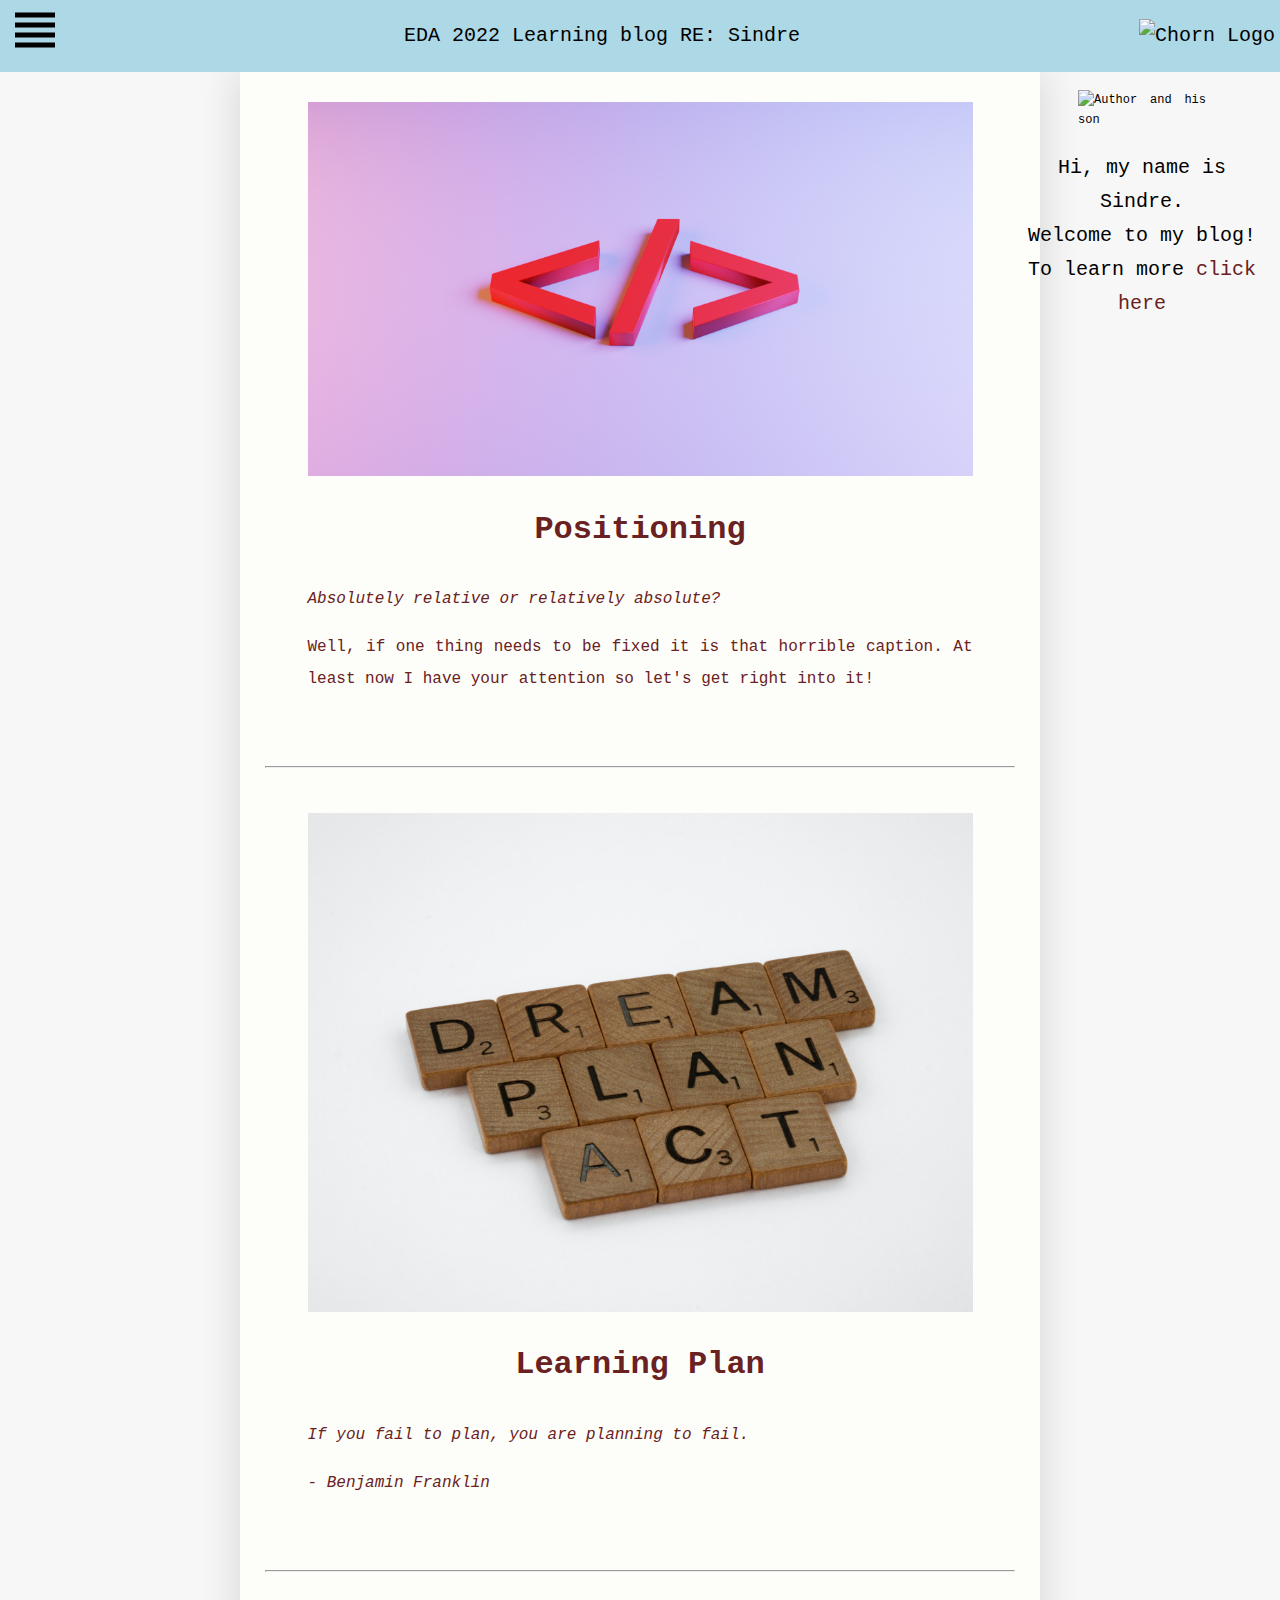
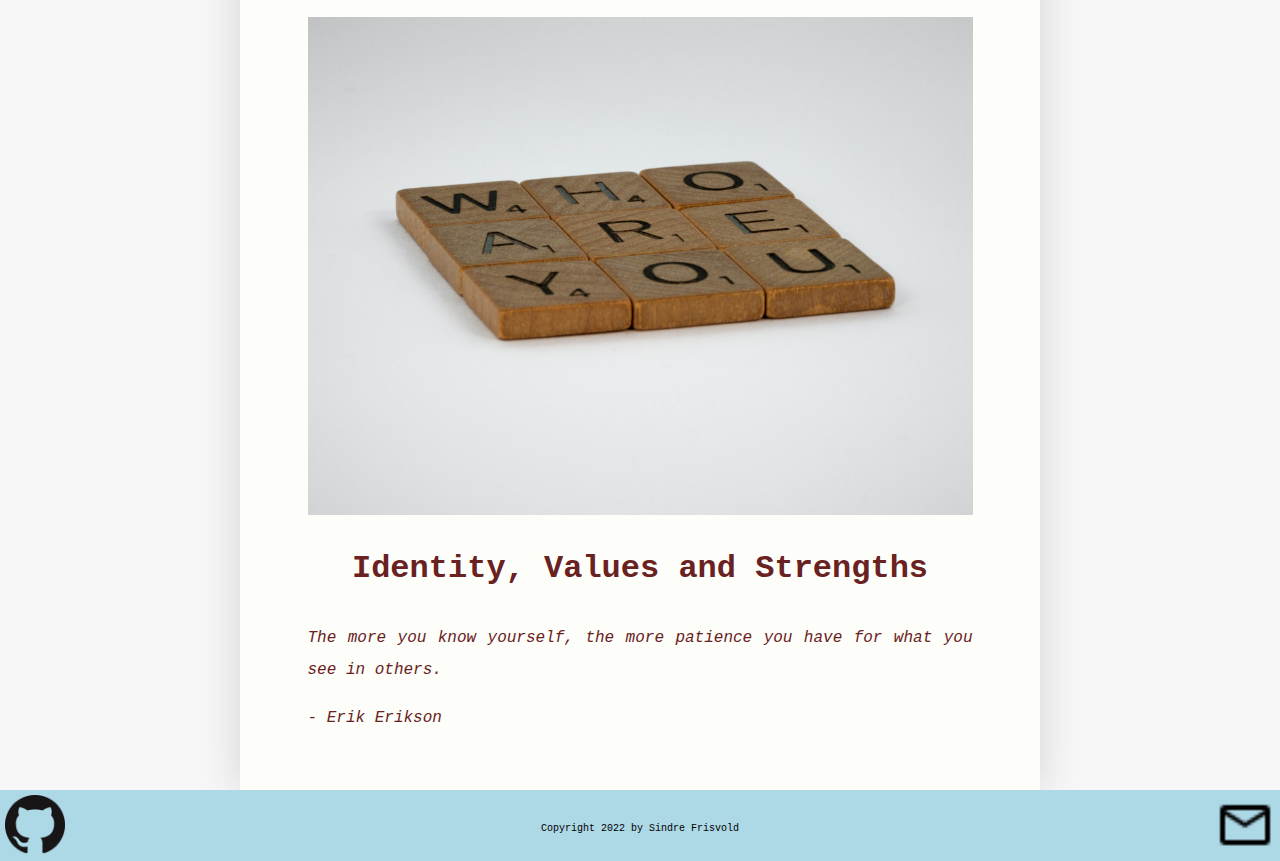
==== index.html @ 8740d1af "add styling and index link" ====
<!DOCTYPE html>
<html lang="en">
<head>
  <meta charset="UTF-8">
  <meta http-equiv="X-UA-Compatible" content="IE=edge">
   <meta name="viewport" content="width=device-width, initial-scale=1.0">
  <link href="./styles/main.css" rel="stylesheet">
  <title>Heia Bloggen</title>
</head>
<body>
  <!-- <div class="right-banner"></div>
  <div class="left-banner"></div> -->
  <header>
    <div><img id="menu-btn" class="icon" src="./img/view_headline_black_24dp.svg" alt="menu button"></div>
    <div><p>EDA 2022 Learning blog RE: Sindre</p></div>
    <div><img class="icon" src="https://i.ibb.co/C9FyFts/Chorn-Logo1200.png" alt="Chorn Logo"></div>
  </header>
  <nav class="navigation-bar">
    <div class="nav-link">hi</div>
    <div class="nav-link">hi</div>
    <div class="nav-link">hi</div>
    <div class="nav-link">hi</div>
    <div class="nav-link">hi</div>
    <div class="nav-link">hi</div>
    <div class="nav-link">hi</div>
  </nav>
  <aside id="bio">
    <img class="bio-img" src="https://i.ibb.co/bFMRWfj/20220205-160819.jpg" alt="Author and his son">
    <p class="intro">Hi, my name is Sindre.<br>Welcome to my blog! To learn more <a href="#">click here</a></p>
  </aside>
  <main>
    <section id="article-container">
    <article class="article-tile">
      <a href="./positioning.html">
        <div class="img-container">
        <img class="article-img" src="./img/jackson-so-_t-l5FFH8VA-unsplash.jpg" alt="placeholder image for article">
      </div>
      <div class="text-container">
        <h1>Positioning </h1>
        <p class="caption">Absolutely relative or relatively absolute?</p>
        <p>Well, if one thing needs to be fixed it is that horrible caption. At least now I have your attention so let's get right into it!</p>

    </div>
  </a>
    </article>
    <br>
    <hr>
    <br>
    <article class="article-tile">
      <a href="./learning-plan.html">
        <div class="img-container">
        <img class="article-img" src="./img/brett-jordan-q8ZgKZutttE-unsplash.jpg" alt="placeholder image for article">
      </div>
      <div class="text-container">
        <h1>Learning Plan</h1>
        <p class="caption">If you fail to plan, you are planning to fail.</p>
        <p>- <em>Benjamin Franklin</em></p>
    </div>
  </a>
    </article>
    <br>
    <hr>
    <br>
    <article class="article-tile">
      <a href=".//identity-values.html">
        <div class="img-container">
          <img class="article-img" src="./img/brett-jordan-lYW2El-YSCs-unsplash.jpg" alt="wooden tiles, WHO ARE YOU">
        </div>
        <div class="text-container">
          <h1>Identity, Values and Strengths</h1>
          <p class="caption">The more you know yourself, the more patience you have for what you see in others.</p>
          <p>- <em>Erik Erikson</em></p>
        </div>
  </a>
    </article>
  </section>
  </main>
  <footer>
      <div><a href="https://github.com/sindre-frisvold-git"><img class="icon" src="./img/GitHub-Mark-64px.png"></a></div>
      <div>Copyright 2022 by Sindre Frisvold</div>
      <div><a href="mailto:sinfr91@gmail.com"><img class="icon" src="./img/outline_mail_outline_black_24dp.png"></a></div>
  </footer>
</body>
</html>
---- styles/main.css ----
@font-face {
    font-family: ShareTechMono;
    src: url(../font/ShareTechMono-Regular.ttf);
}
html, body {
    margin: 0;
    height: 100%;
    display: flex;
    flex-direction: column;
    font-family: 'Courier New', Courier, monospace;
    text-align: justify;
    font-size: 18px;
    line-height: 1.7;
    font-weight: 100;
    background-color: rgb(247, 247, 247);
}
header {
    width: 100%;
    display: flex;
    justify-content: space-between;
    align-items: center;
    background-color: lightblue;
    padding: 0px 5px 0px 5px;
    box-sizing: border-box;
    z-index: 1;
    font-size: 12px;
    height: 8vh;

}
a {
    text-decoration: none;
    color: rgb(105, 33, 33);
}
main {
    padding: 20px;
    background-color: rgb(253, 253, 250);
}
footer {
    display: flex;
    justify-content: space-between;
    align-items: center;
    padding: 5px 5px 0px 5px;
    box-sizing: border-box;
    font-size: 10px;
    background-color: lightblue;
    width: 100%;
    height: 8vh;

}
article h1 {
    text-align: center;
}
#nav-menu {
    position:relative;
    top: 10vh;
}
#bio {
    display: flex;
    margin: auto;
    margin-bottom: 30px;
    font-size: 12px;
    flex-direction: column;
}
.container {
    width: 100%;
    display: flex;
}
.icon {
    width: 30px;
    height: 30px;
}
.code {
    position: relative;
    background-color: rgb(236, 236, 236);
    padding: 5px;
    left: 30px;
    font-size: 10px;
    width: 70%;
    font-style: italic;
}
.caption {
    font-style: italic;

}
.navigation-bar {
    position: fixed;
    background-color: lightblue;
    height: 100vh;
    width: 40vw;
    top: 0;
    padding-top: 10vh;
    transform: translate3d(-40vw, 0, 0);
    transition-duration: .3s;
}
.nav-link {
    height: 5vh;
    padding-left: 20px;
}
.navigation-bar.visible {
    transform: translate3d(0, 0, 0);
}
.intro {
    text-align: center;

}
.bio-img {
    width: 80px;
    margin: auto;
}
.article-container {
    width: 100%;
    display: flex;
    justify-content: center;
    align-items: center;
    flex-direction: column;
}
.article-tile {
    width: 90%;
    box-sizing: border-box;
    display: flex;
    flex-direction: column;
    margin: auto auto 10px auto;
    padding: 5px;
    transition-duration: .1s;

}
.article-tile:hover {
    transform: scale(1.01);
}
.article-img {
    max-width: 100%;
    margin: auto;
}
.placeholder-img {
    max-height: 150px;
}
.img-container {
    display: flex;
    box-sizing: border-box;
    width: 100%;
    margin: auto;

}
@media only screen and (min-width: 768px) {
    header {
        font-size: 20px;
    }
    .icon {
        width: 60px;
        height: 60px;
    }
    main {
        max-width: 50%;
        min-width: 800px;
        margin: auto;
        font-size: 16px;
        line-height: 2;
        box-shadow: 0px 0px 40px lightgray;
        padding: 25px;
        box-sizing: border-box;
    }
    #bio {
        flex-direction: column;
        position: absolute;
        right: 0;
        padding-right: 10px;
        top: 10vh;
        width: 20%;
        height: auto;
    
    }
    .bio-img {
        width: 50%;
        margin: auto;
    }
    .intro {
        font-size: 20px;
    }
    .navigation-bar {
        transform: translate3d(0,-50vh,0);
        width: 20vw;
        height: auto;
        background-color: lightblue;
        top: 0vh;
        border-bottom-right-radius: 20px;
        padding-bottom: 5vh;

    }
    .code {
        font-size: 14px;
    }
    .right-banner, .left-banner {
        display: inline;
        position: fixed;
        background-color: lightblue;
        height: 100vh;
        width: 25%;
    }
    .right-banner {
        right: 0;
    }

}
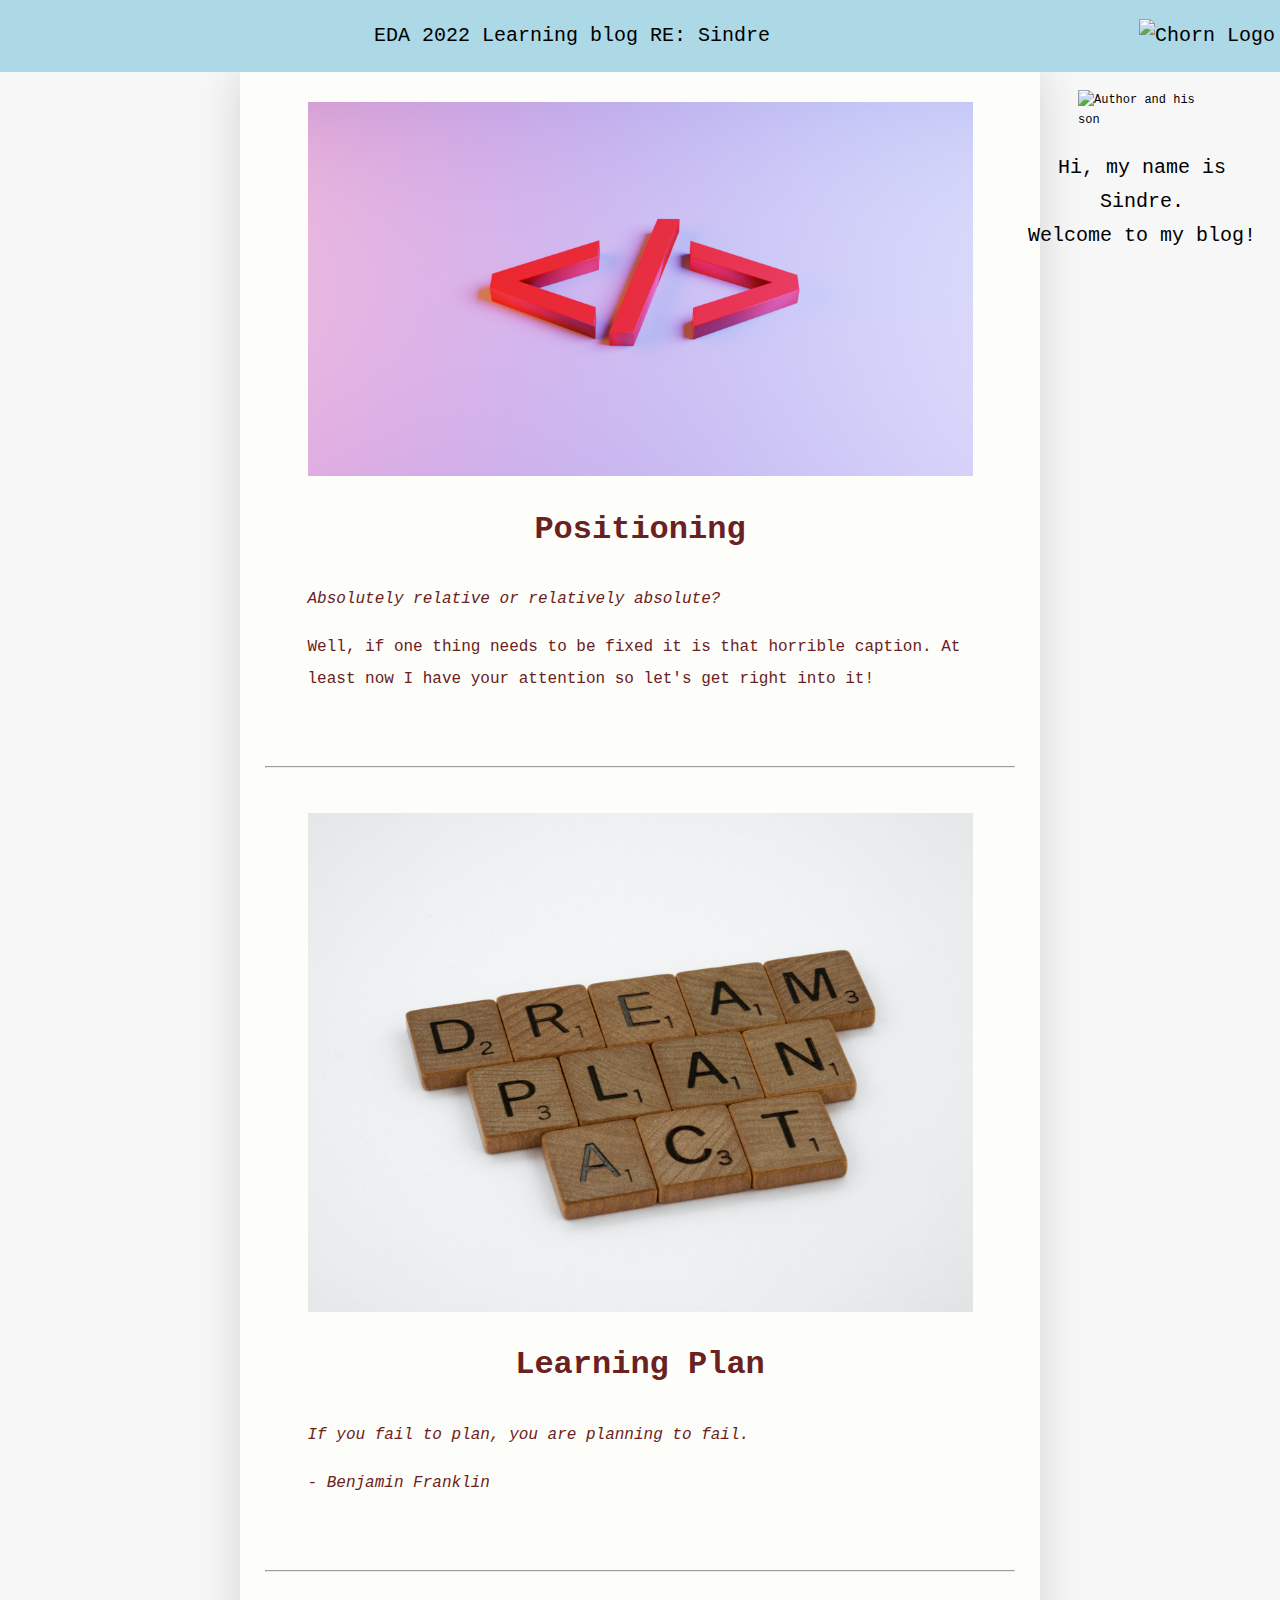
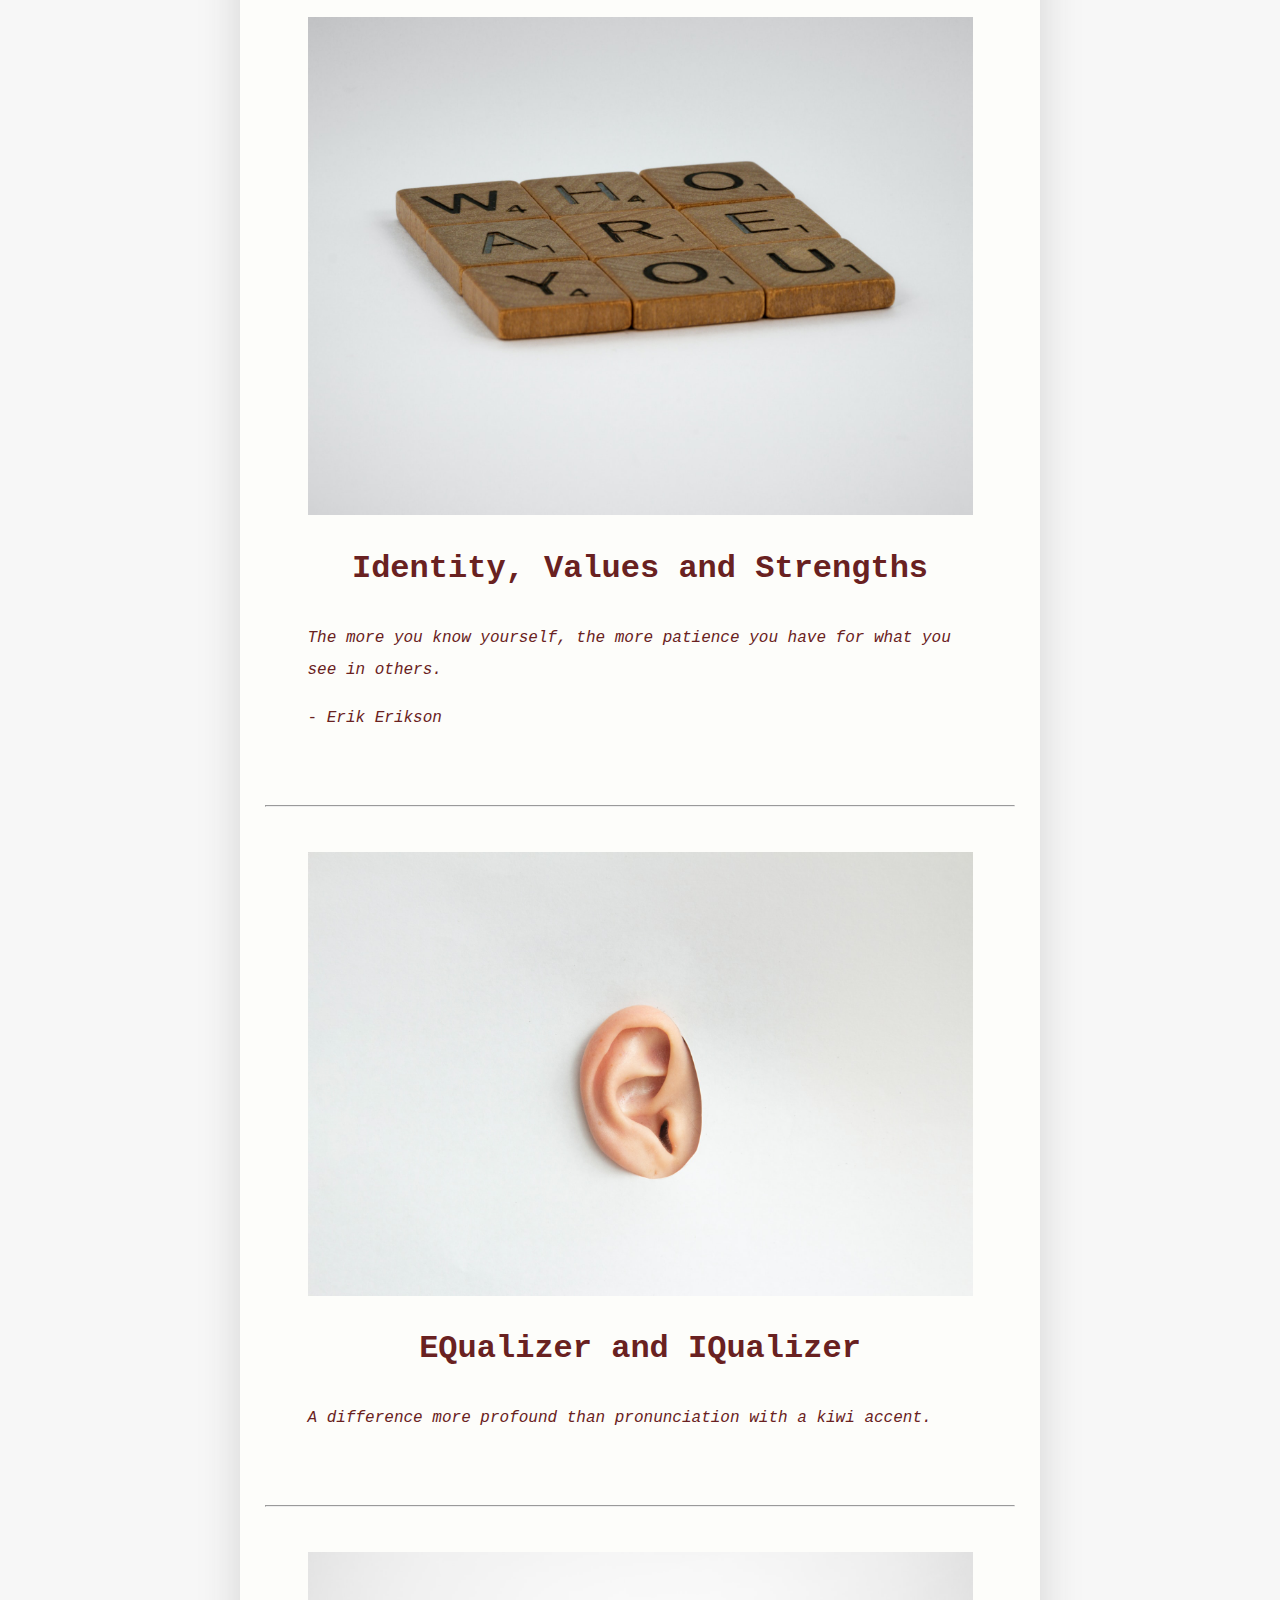
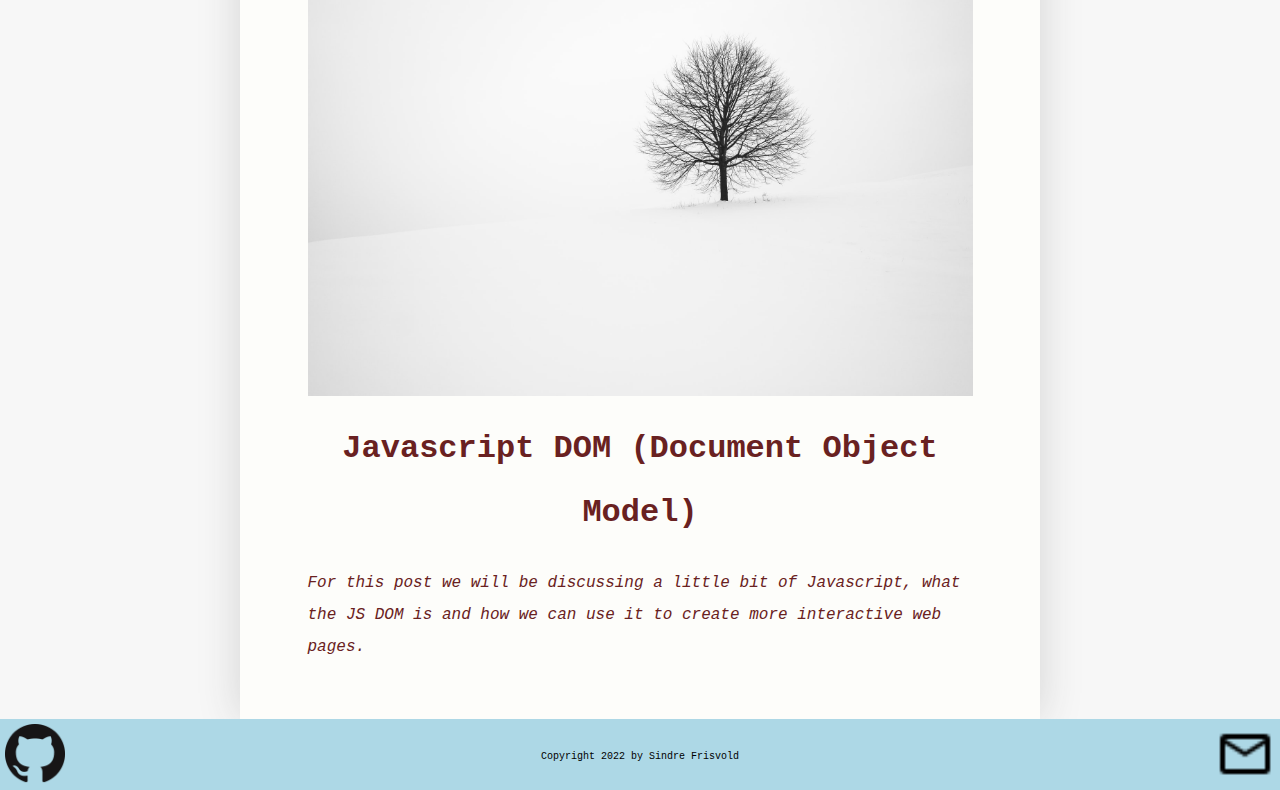
==== commit 4ee9aaf4: "add index link" ====
--- a/index.html
+++ b/index.html
@@ -26,7 +26,7 @@
   </nav>
   <aside id="bio">
     <img class="bio-img" src="https://i.ibb.co/bFMRWfj/20220205-160819.jpg" alt="Author and his son">
-    <p class="intro">Hi, my name is Sindre.<br>Welcome to my blog! To learn more <a href="#">click here</a></p>
+    <p class="intro">Hi, my name is Sindre.<br>Welcome to my blog!
   </aside>
   <main>
     <section id="article-container">
@@ -71,7 +71,35 @@
           <p class="caption">The more you know yourself, the more patience you have for what you see in others.</p>
           <p>- <em>Erik Erikson</em></p>
         </div>
-  </a>
+      </a>  
+    </article>
+    <br>
+    <hr>
+    <br>
+    <article class="article-tile">
+      <a href=".//iq-and-eq.html">
+        <div class="img-container">
+          <img class="article-img" src="./img/franco-antonio-giovanella-PVDWaEhSIAg-unsplash.jpg" alt="an ear, listening">
+        </div>
+        <div class="text-container">
+          <h1>EQualizer and IQualizer</h1>
+          <p class="caption">A difference more profound than pronunciation with a kiwi accent.</p>
+        </div>
+      </a>  
+    </article>
+    <br>
+    <hr>
+    <br>
+    <article class="article-tile">
+      <a href=".//javascript-DOM.html">
+        <div class="img-container">
+          <img class="article-img" src="./img/fabrice-villard-Du41jIaI5Ww-unsplash.jpg" alt="black tree on white background">
+        </div>
+        <div class="text-container">
+          <h1>Javascript DOM (Document Object Model)</h1>
+          <p class="caption">For this post we will be discussing a little bit of Javascript, what the JS DOM is and how we can use it to create more interactive web pages.</p>
+        </div>
+      </a>  
     </article>
   </section>
   </main>
--- a/styles/main.css
+++ b/styles/main.css
@@ -9,7 +9,7 @@
     display: flex;
     flex-direction: column;
     font-family: 'Courier New', Courier, monospace;
-    text-align: justify;
+    text-align: left;
     font-size: 18px;
     line-height: 1.7;
     font-weight: 100;
@@ -27,6 +27,9 @@
     font-size: 12px;
     height: 8vh;
 
+}
+#menu-btn {
+    display: none;
 }
 a {
     text-decoration: none;
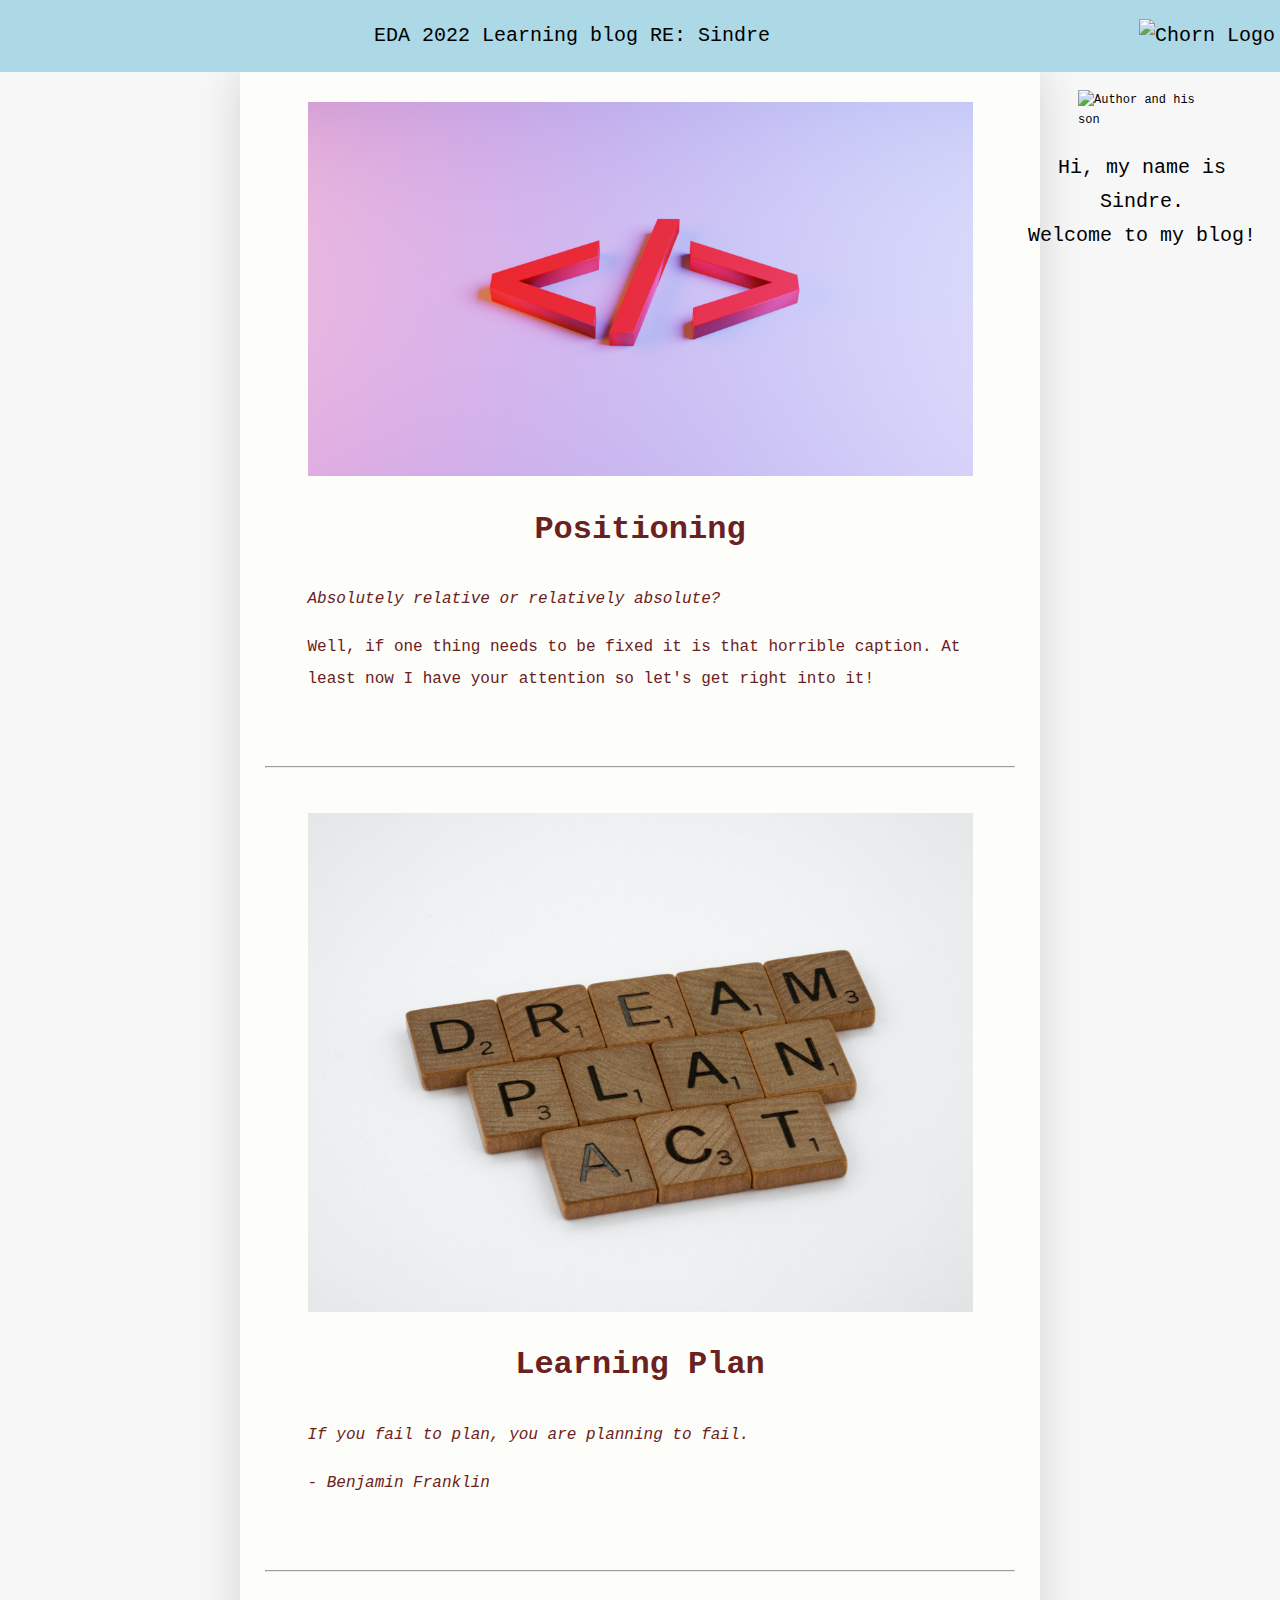
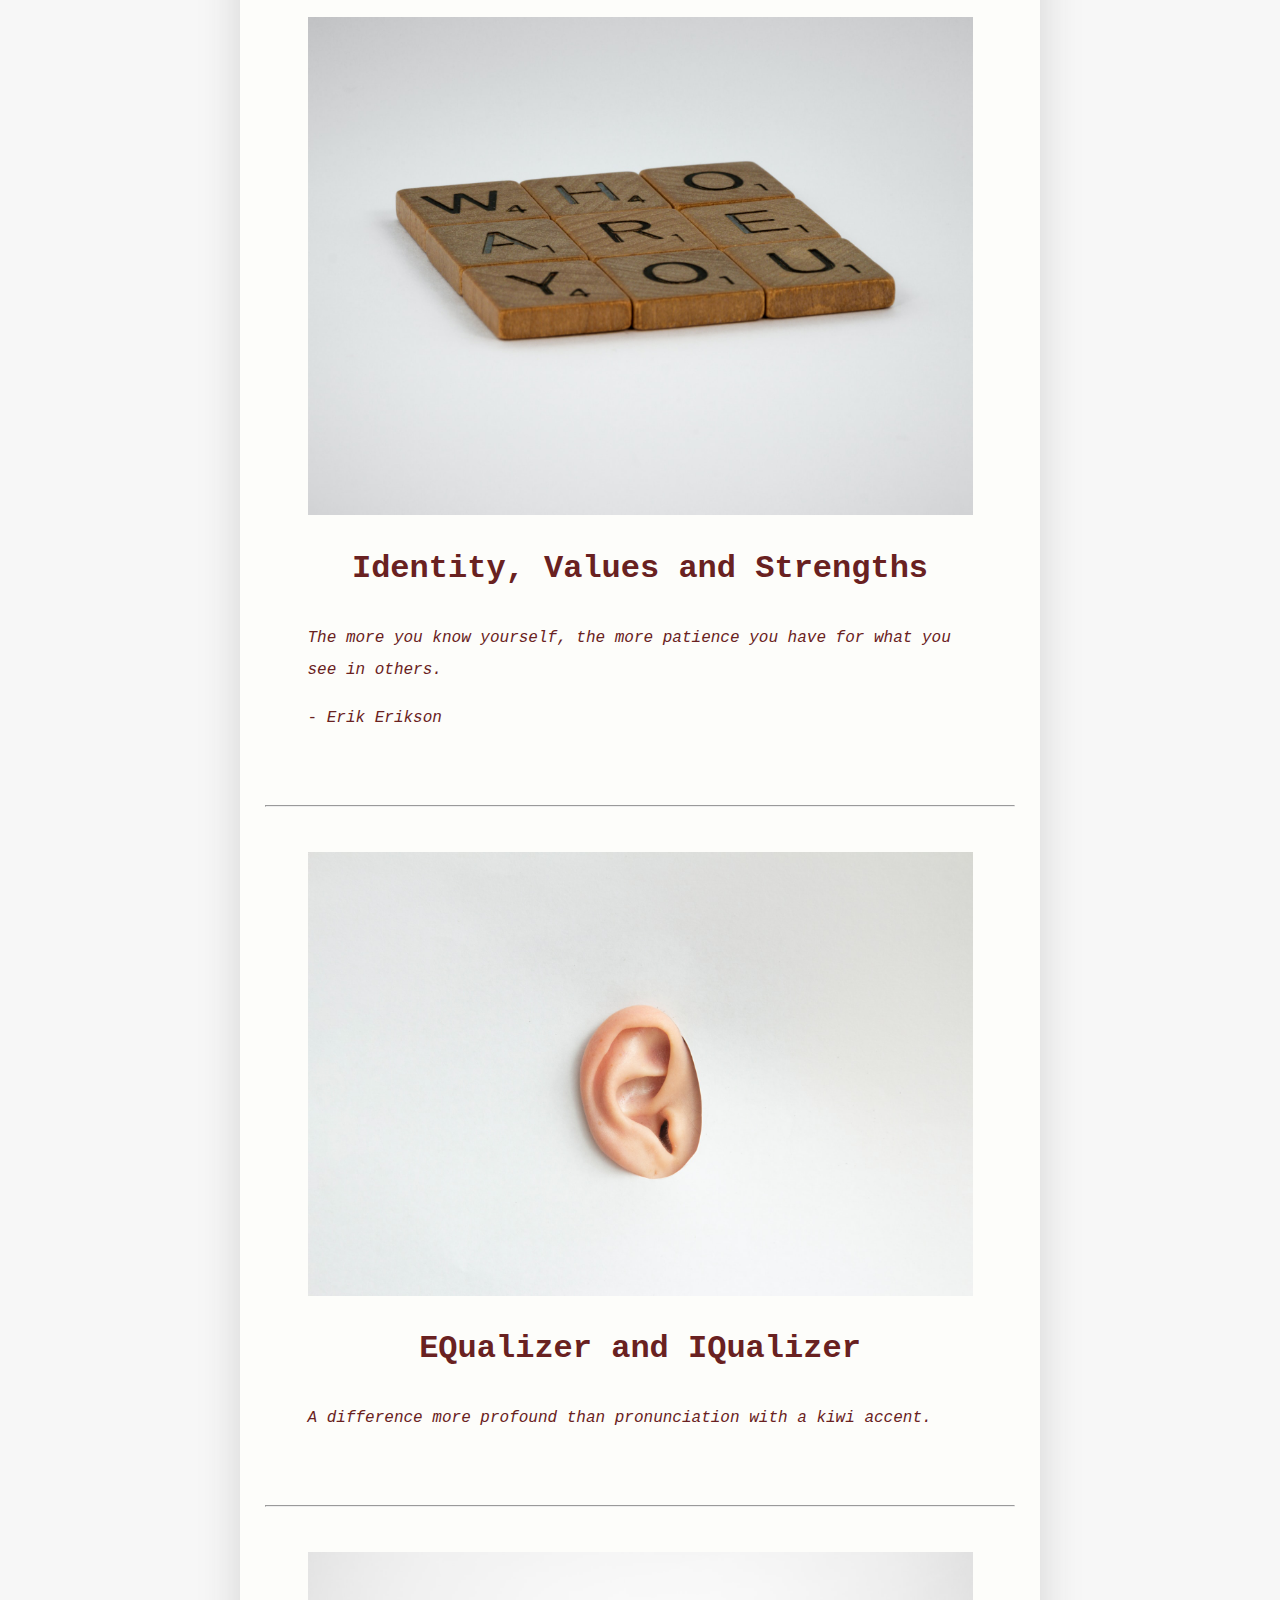
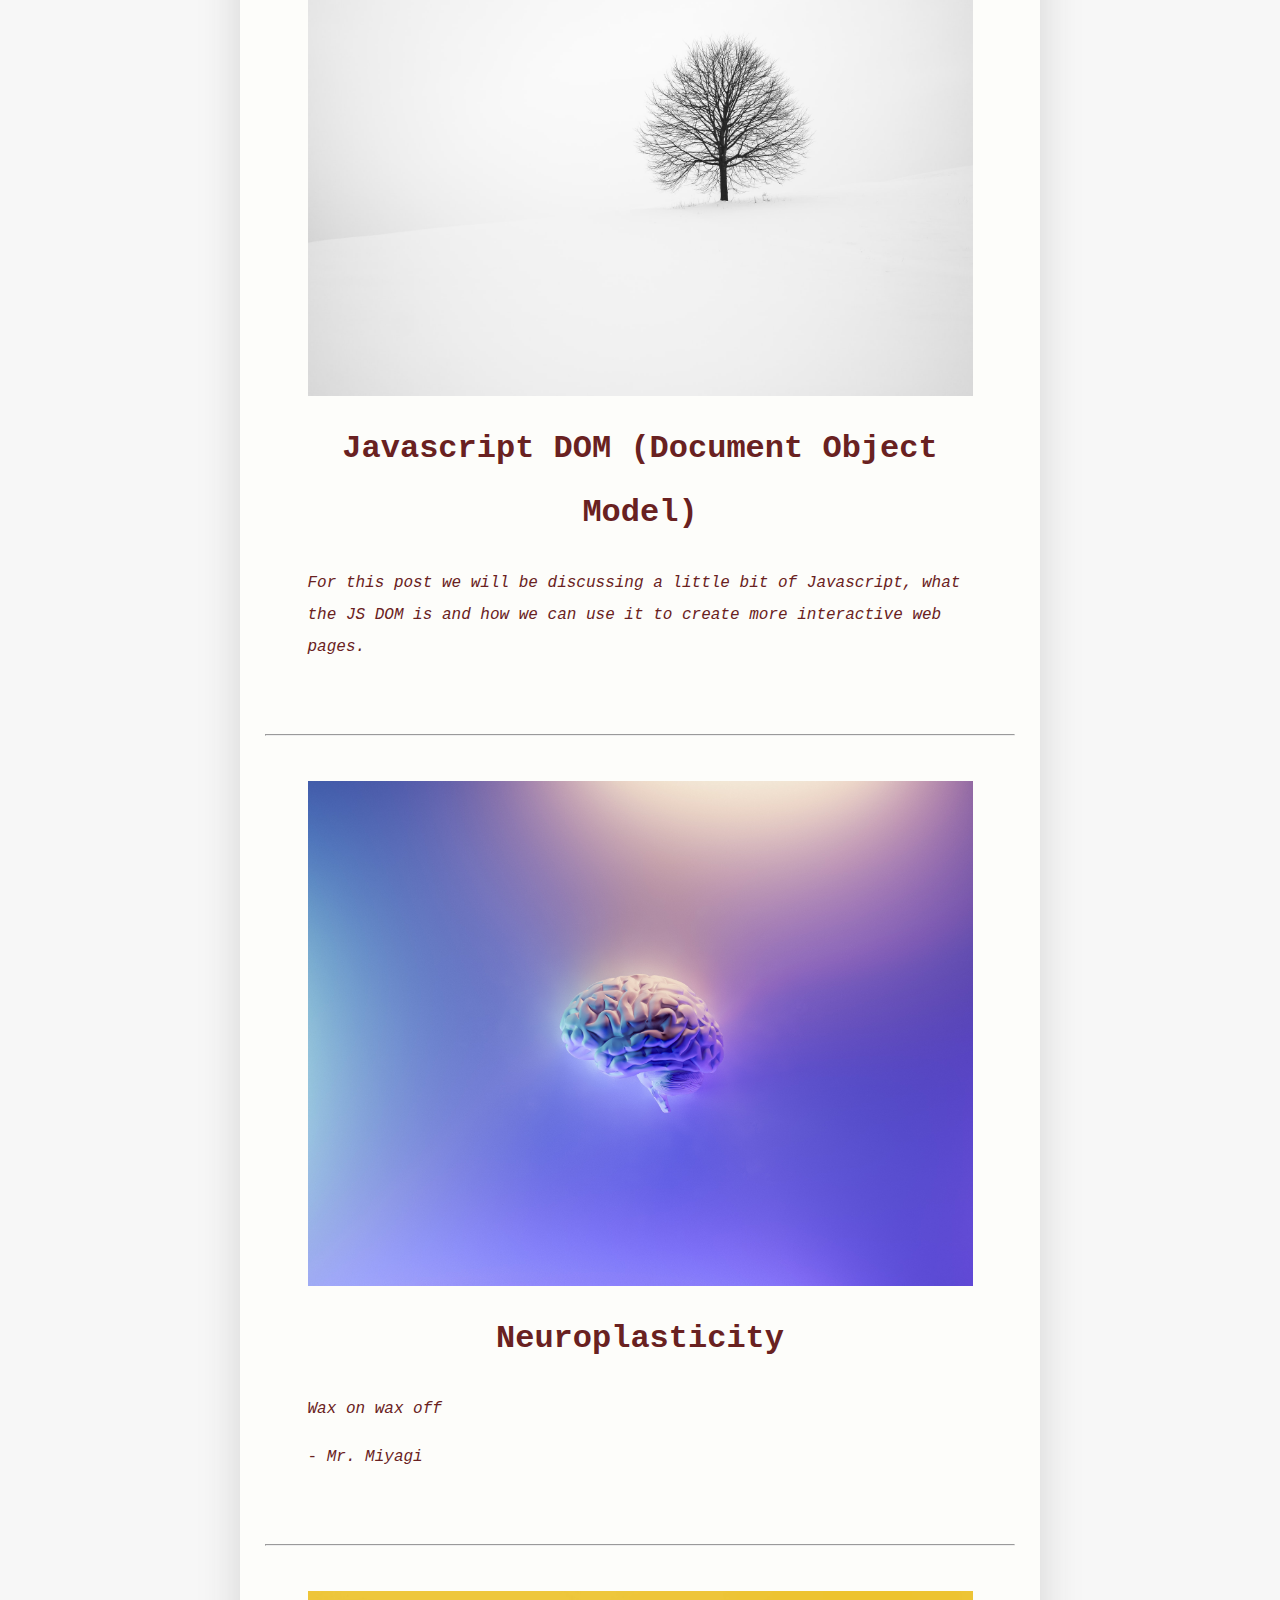
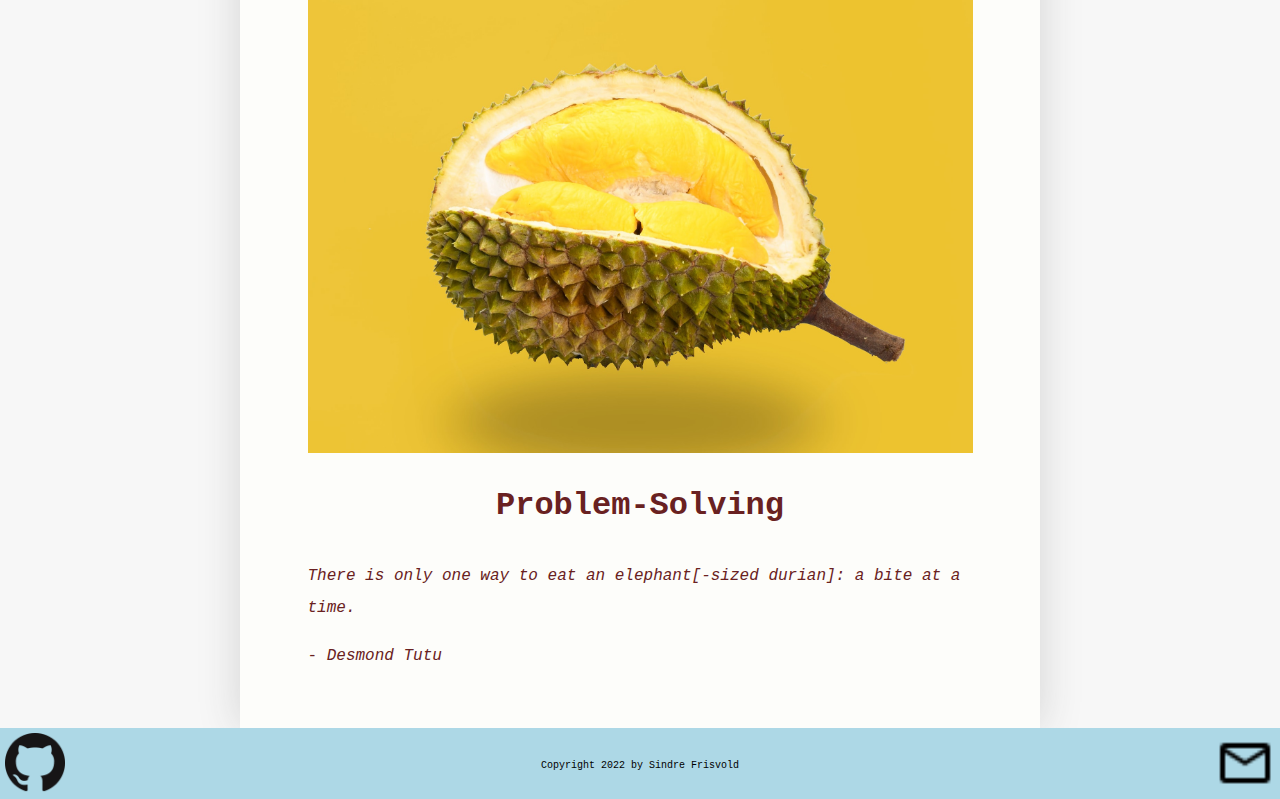
==== commit 53cd01e4: "update index" ====
--- a/index.html
+++ b/index.html
@@ -101,6 +101,36 @@
         </div>
       </a>  
     </article>
+    <br>
+    <hr>
+    <br>
+    <article class="article-tile">
+      <a href=".//neuroplasticity.html">
+        <div class="img-container">
+          <img class="article-img" src="./img/milad-fakurian-58Z17lnVS4U-unsplash.jpg" alt="black tree on white background">
+        </div>
+        <div class="text-container">
+          <h1>Neuroplasticity</h1>
+          <p class="caption">Wax on wax off</p>
+          <p>- <em>Mr. Miyagi</em></p>
+        </div>
+      </a>  
+    </article>
+    <br>
+    <hr>
+    <br>
+    <article class="article-tile">
+      <a href=".//javascript-DOM.html">
+        <div class="img-container">
+          <img class="article-img" src="./img/pesce-huang-T2NJ74BKKIA-unsplash.jpg" alt="black tree on white background">
+        </div>
+        <div class="text-container">
+          <h1>Problem-Solving</h1>
+          <p class="caption">There is only one way to eat an elephant[-sized durian]: a bite at a time.</p>
+          <p>- <em>Desmond Tutu</em></p>
+        </div>
+      </a>  
+    </article>
   </section>
   </main>
   <footer>
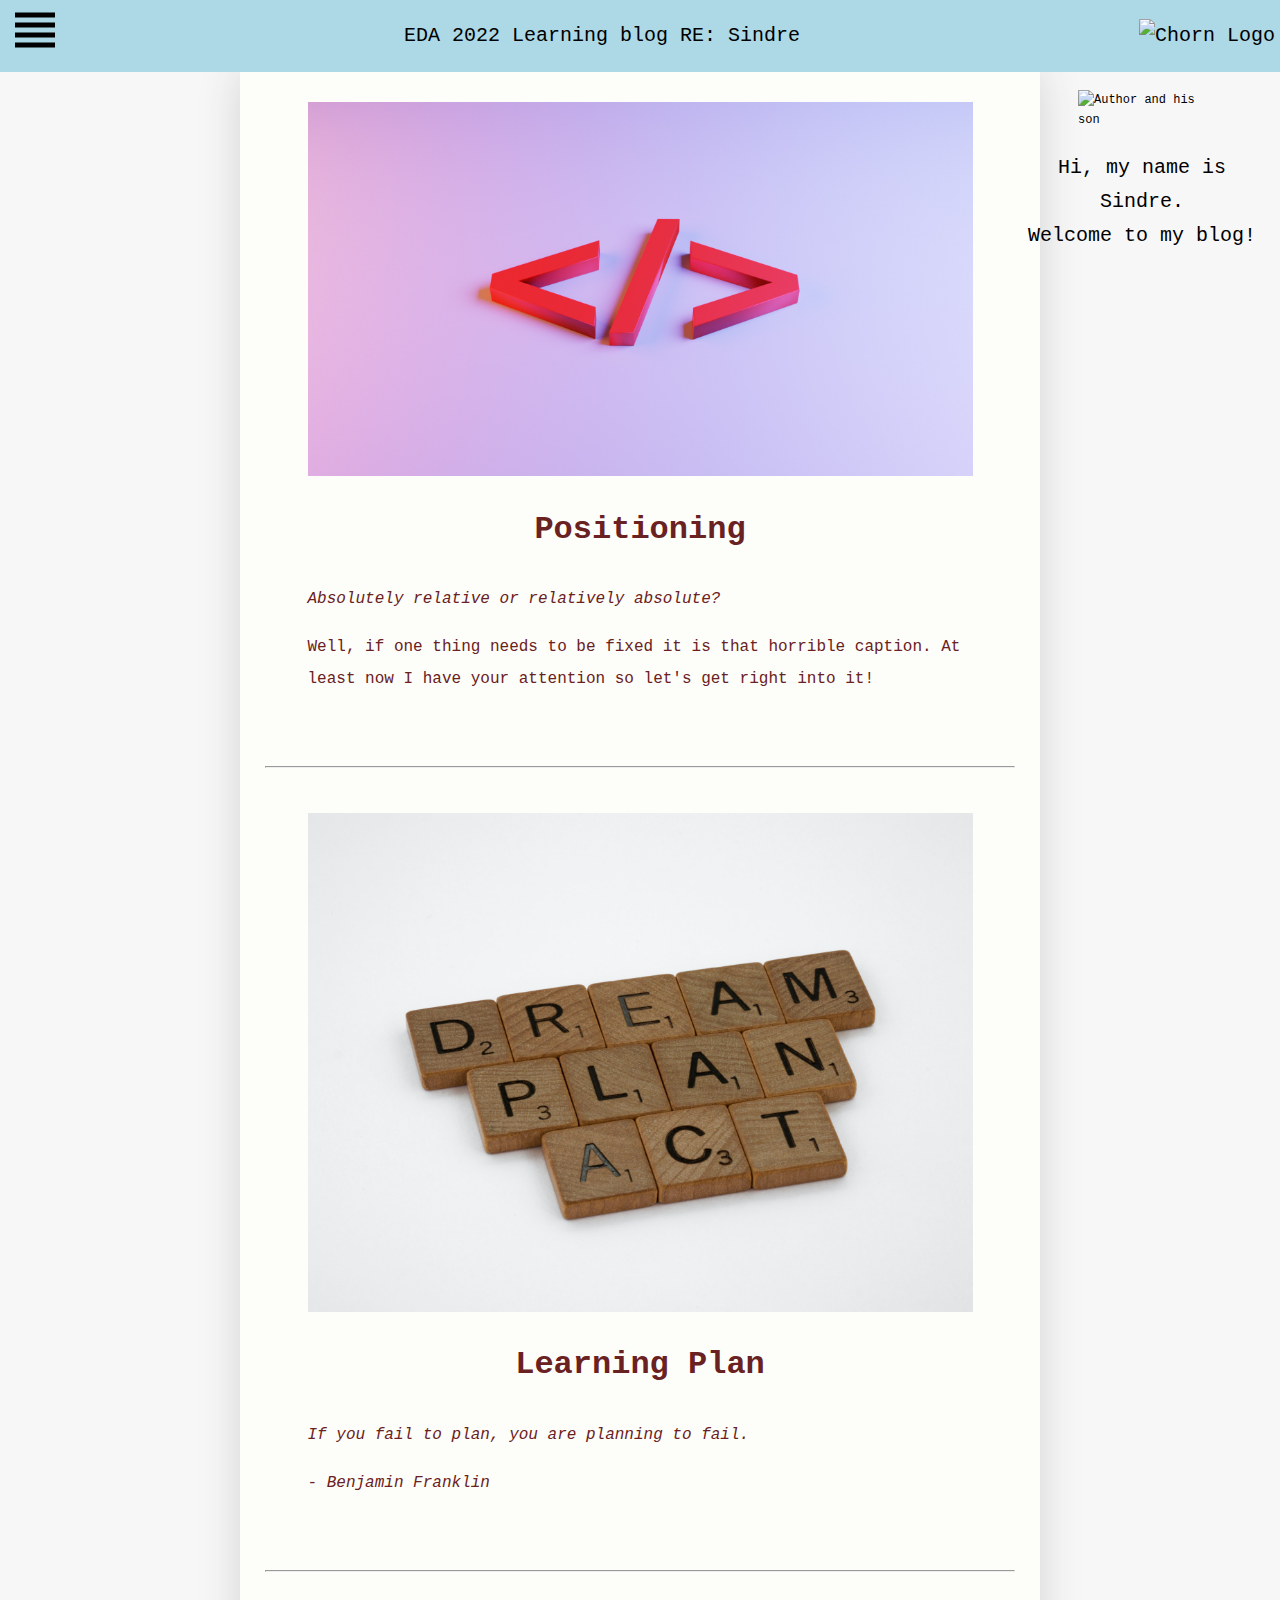
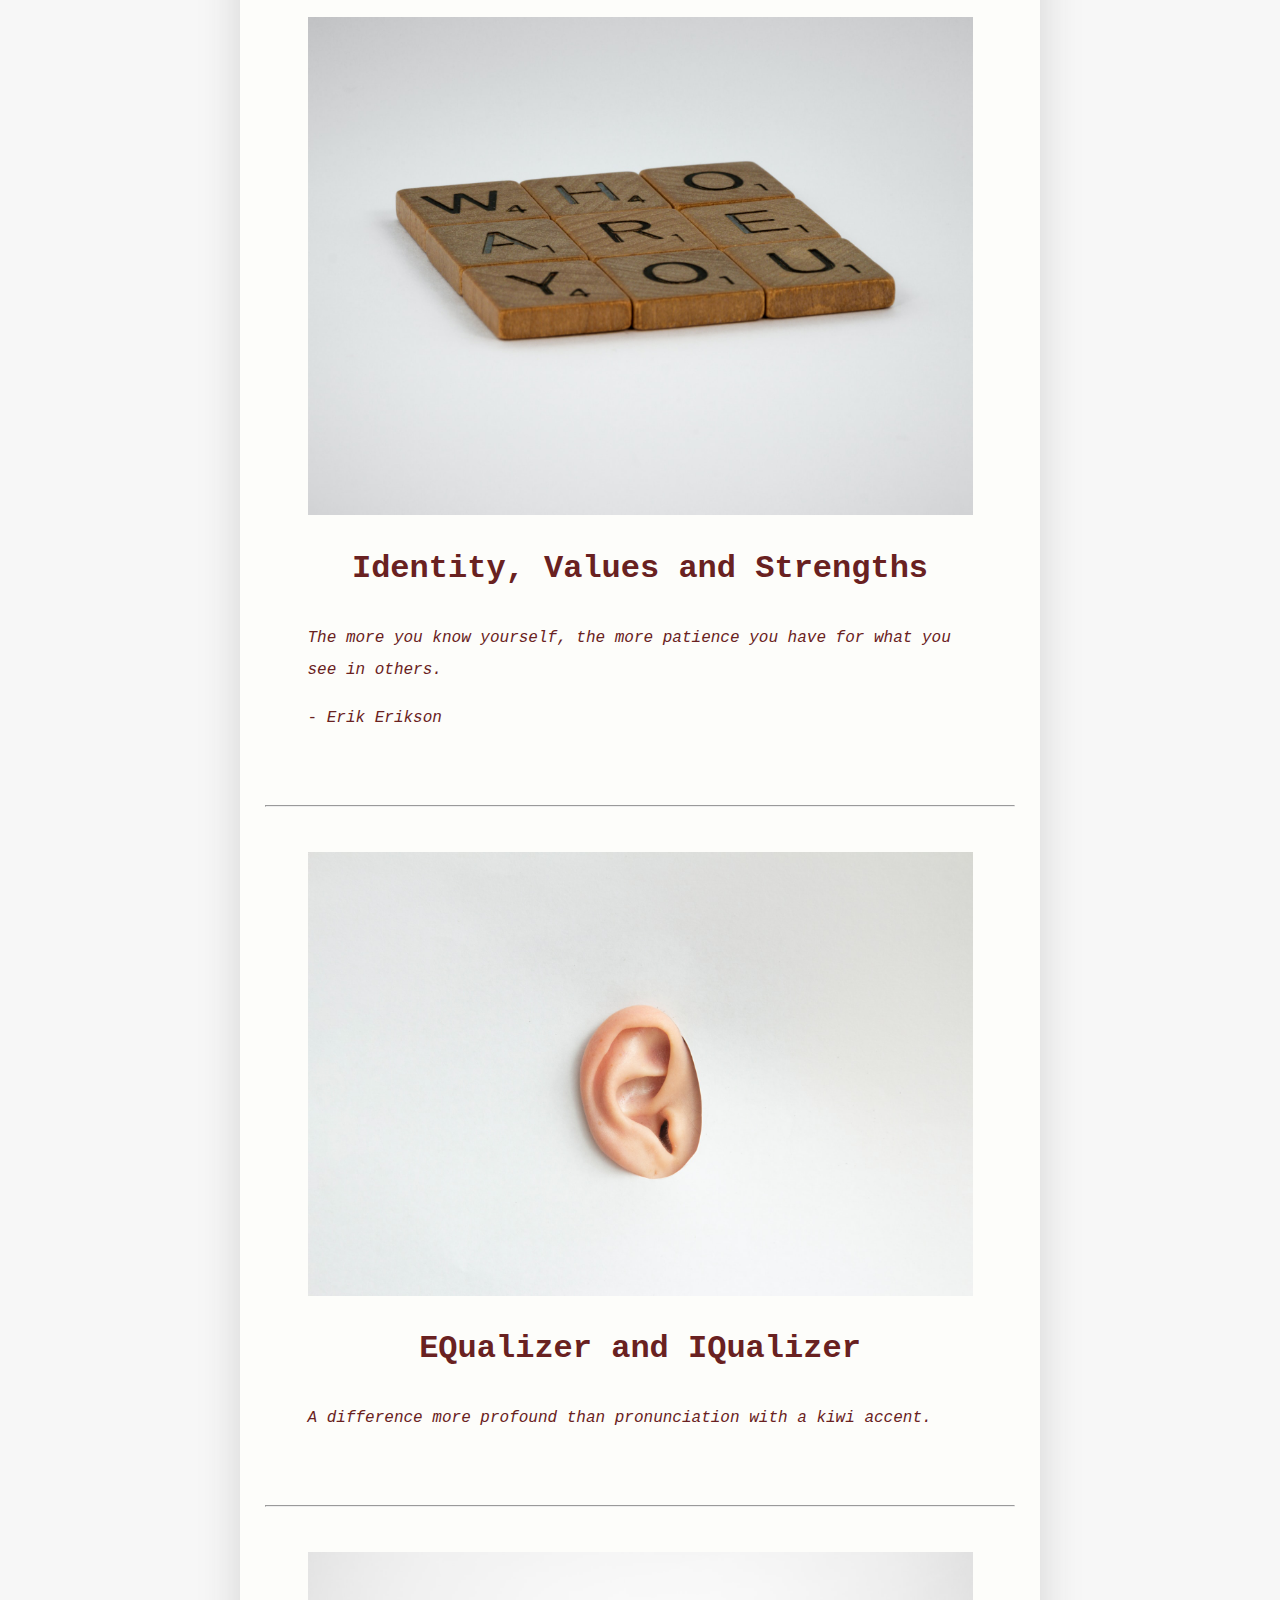
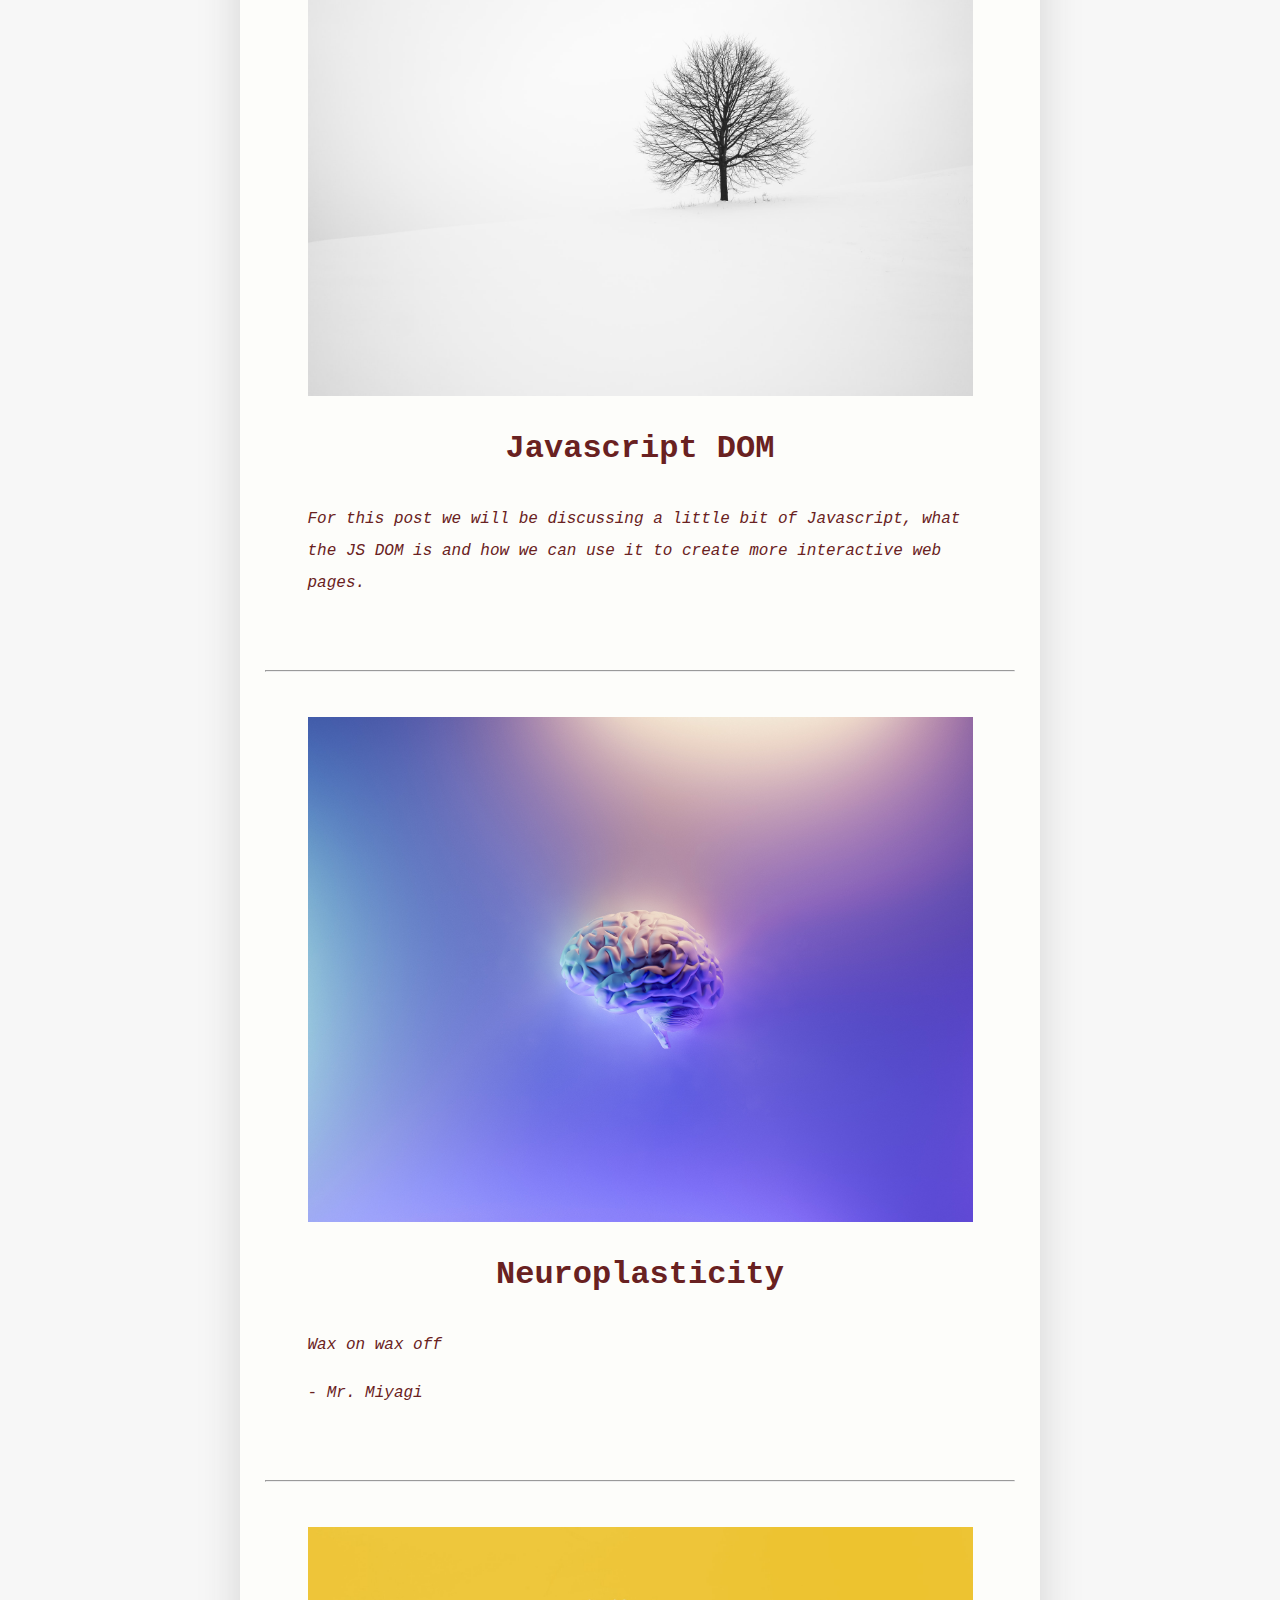
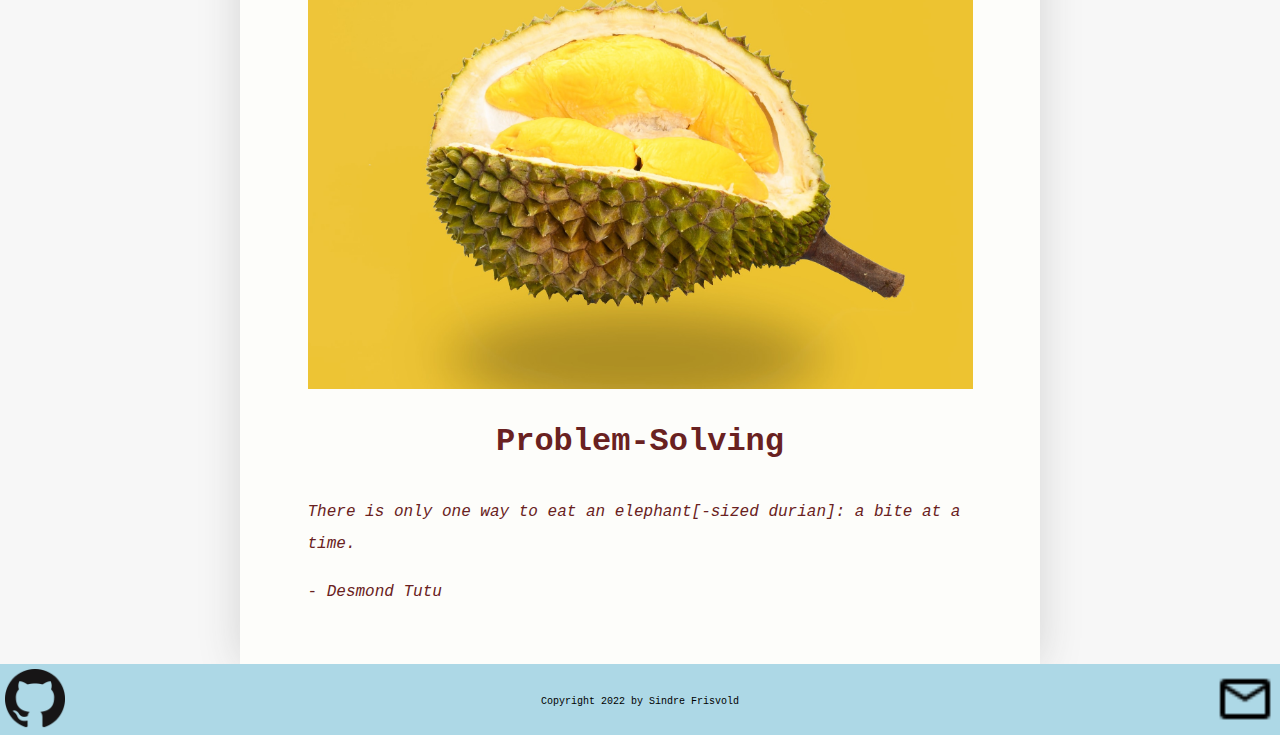
==== commit 841233e9: "add nav bar functionality" ====
--- a/index.html
+++ b/index.html
@@ -11,18 +11,12 @@
   <!-- <div class="right-banner"></div>
   <div class="left-banner"></div> -->
   <header>
-    <div><img id="menu-btn" class="icon" src="./img/view_headline_black_24dp.svg" alt="menu button"></div>
+    <div ><img  id="nav-btn" class="icon nav-btn" src="./img/view_headline_black_24dp.svg" alt="menu button"></div>
     <div><p>EDA 2022 Learning blog RE: Sindre</p></div>
     <div><img class="icon" src="https://i.ibb.co/C9FyFts/Chorn-Logo1200.png" alt="Chorn Logo"></div>
   </header>
-  <nav class="navigation-bar">
-    <div class="nav-link">hi</div>
-    <div class="nav-link">hi</div>
-    <div class="nav-link">hi</div>
-    <div class="nav-link">hi</div>
-    <div class="nav-link">hi</div>
-    <div class="nav-link">hi</div>
-    <div class="nav-link">hi</div>
+  <nav id="nav-bar" class="navigation-bar">
+
   </nav>
   <aside id="bio">
     <img class="bio-img" src="https://i.ibb.co/bFMRWfj/20220205-160819.jpg" alt="Author and his son">
@@ -36,7 +30,7 @@
         <img class="article-img" src="./img/jackson-so-_t-l5FFH8VA-unsplash.jpg" alt="placeholder image for article">
       </div>
       <div class="text-container">
-        <h1>Positioning </h1>
+        <h1 class="article-title">Positioning</h1>
         <p class="caption">Absolutely relative or relatively absolute?</p>
         <p>Well, if one thing needs to be fixed it is that horrible caption. At least now I have your attention so let's get right into it!</p>
 
@@ -52,7 +46,7 @@
         <img class="article-img" src="./img/brett-jordan-q8ZgKZutttE-unsplash.jpg" alt="placeholder image for article">
       </div>
       <div class="text-container">
-        <h1>Learning Plan</h1>
+        <h1 class="article-title">Learning Plan</h1>
         <p class="caption">If you fail to plan, you are planning to fail.</p>
         <p>- <em>Benjamin Franklin</em></p>
     </div>
@@ -67,7 +61,7 @@
           <img class="article-img" src="./img/brett-jordan-lYW2El-YSCs-unsplash.jpg" alt="wooden tiles, WHO ARE YOU">
         </div>
         <div class="text-container">
-          <h1>Identity, Values and Strengths</h1>
+          <h1 class="article-title">Identity, Values and Strengths</h1>
           <p class="caption">The more you know yourself, the more patience you have for what you see in others.</p>
           <p>- <em>Erik Erikson</em></p>
         </div>
@@ -82,7 +76,7 @@
           <img class="article-img" src="./img/franco-antonio-giovanella-PVDWaEhSIAg-unsplash.jpg" alt="an ear, listening">
         </div>
         <div class="text-container">
-          <h1>EQualizer and IQualizer</h1>
+          <h1 class="article-title">EQualizer and IQualizer</h1>
           <p class="caption">A difference more profound than pronunciation with a kiwi accent.</p>
         </div>
       </a>  
@@ -96,7 +90,7 @@
           <img class="article-img" src="./img/fabrice-villard-Du41jIaI5Ww-unsplash.jpg" alt="black tree on white background">
         </div>
         <div class="text-container">
-          <h1>Javascript DOM (Document Object Model)</h1>
+          <h1 class="article-title">Javascript DOM</h1>
           <p class="caption">For this post we will be discussing a little bit of Javascript, what the JS DOM is and how we can use it to create more interactive web pages.</p>
         </div>
       </a>  
@@ -110,7 +104,7 @@
           <img class="article-img" src="./img/milad-fakurian-58Z17lnVS4U-unsplash.jpg" alt="black tree on white background">
         </div>
         <div class="text-container">
-          <h1>Neuroplasticity</h1>
+          <h1 class="article-title">Neuroplasticity</h1>
           <p class="caption">Wax on wax off</p>
           <p>- <em>Mr. Miyagi</em></p>
         </div>
@@ -125,7 +119,7 @@
           <img class="article-img" src="./img/pesce-huang-T2NJ74BKKIA-unsplash.jpg" alt="black tree on white background">
         </div>
         <div class="text-container">
-          <h1>Problem-Solving</h1>
+          <h1 class="article-title">Problem-Solving</h1>
           <p class="caption">There is only one way to eat an elephant[-sized durian]: a bite at a time.</p>
           <p>- <em>Desmond Tutu</em></p>
         </div>
@@ -138,5 +132,6 @@
       <div>Copyright 2022 by Sindre Frisvold</div>
       <div><a href="mailto:sinfr91@gmail.com"><img class="icon" src="./img/outline_mail_outline_black_24dp.png"></a></div>
   </footer>
+  <script src="./script.js"></script>
 </body>
 </html>--- a/styles/main.css
+++ b/styles/main.css
@@ -28,9 +28,14 @@
     height: 8vh;
 
 }
-#menu-btn {
+#nav-btn{
+    transition-duration: .35;
+
+}
+.hidden{
     display: none;
 }
+
 a {
     text-decoration: none;
     color: rgb(105, 33, 33);
@@ -87,6 +92,8 @@
 
 }
 .navigation-bar {
+    display: flex;
+    flex-direction: column;
     position: fixed;
     background-color: lightblue;
     height: 100vh;
@@ -96,9 +103,26 @@
     transform: translate3d(-40vw, 0, 0);
     transition-duration: .3s;
 }
+.active-btn {
+    transform: rotate(90deg);
+}
+nav a {
+    color: black;
+}
 .nav-link {
-    height: 5vh;
+    height: 6vh;
     padding-left: 20px;
+    border-radius: 10px;
+    margin: 5px 10px 0 5px;
+    display: flex;
+    align-items: center;
+
+}
+.nav-text {
+    font-size: 16px;
+}
+.nav-link:hover {
+    background-color: rgb(255, 255, 124);
 }
 .navigation-bar.visible {
     transform: translate3d(0, 0, 0);
@@ -181,7 +205,7 @@
         font-size: 20px;
     }
     .navigation-bar {
-        transform: translate3d(0,-50vh,0);
+        transform: translate3d(0,-60vh,0);
         width: 20vw;
         height: auto;
         background-color: lightblue;
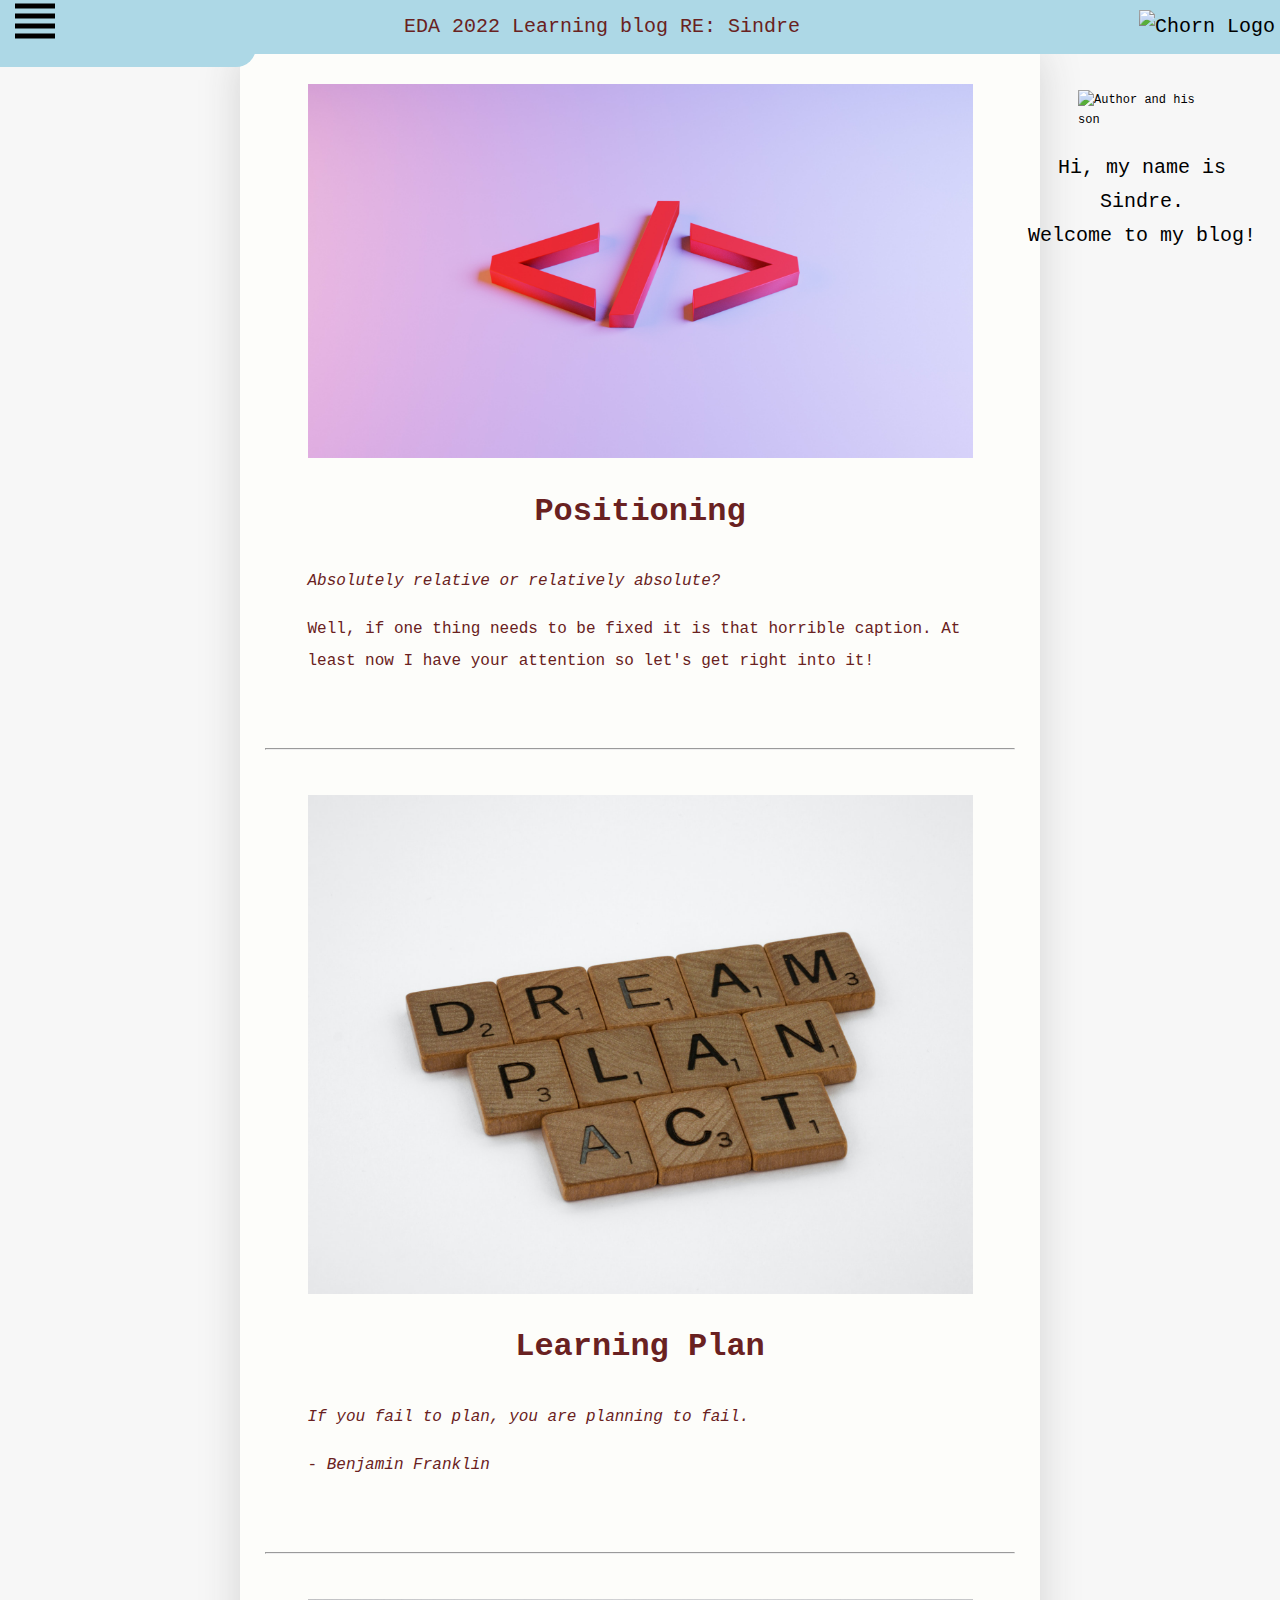
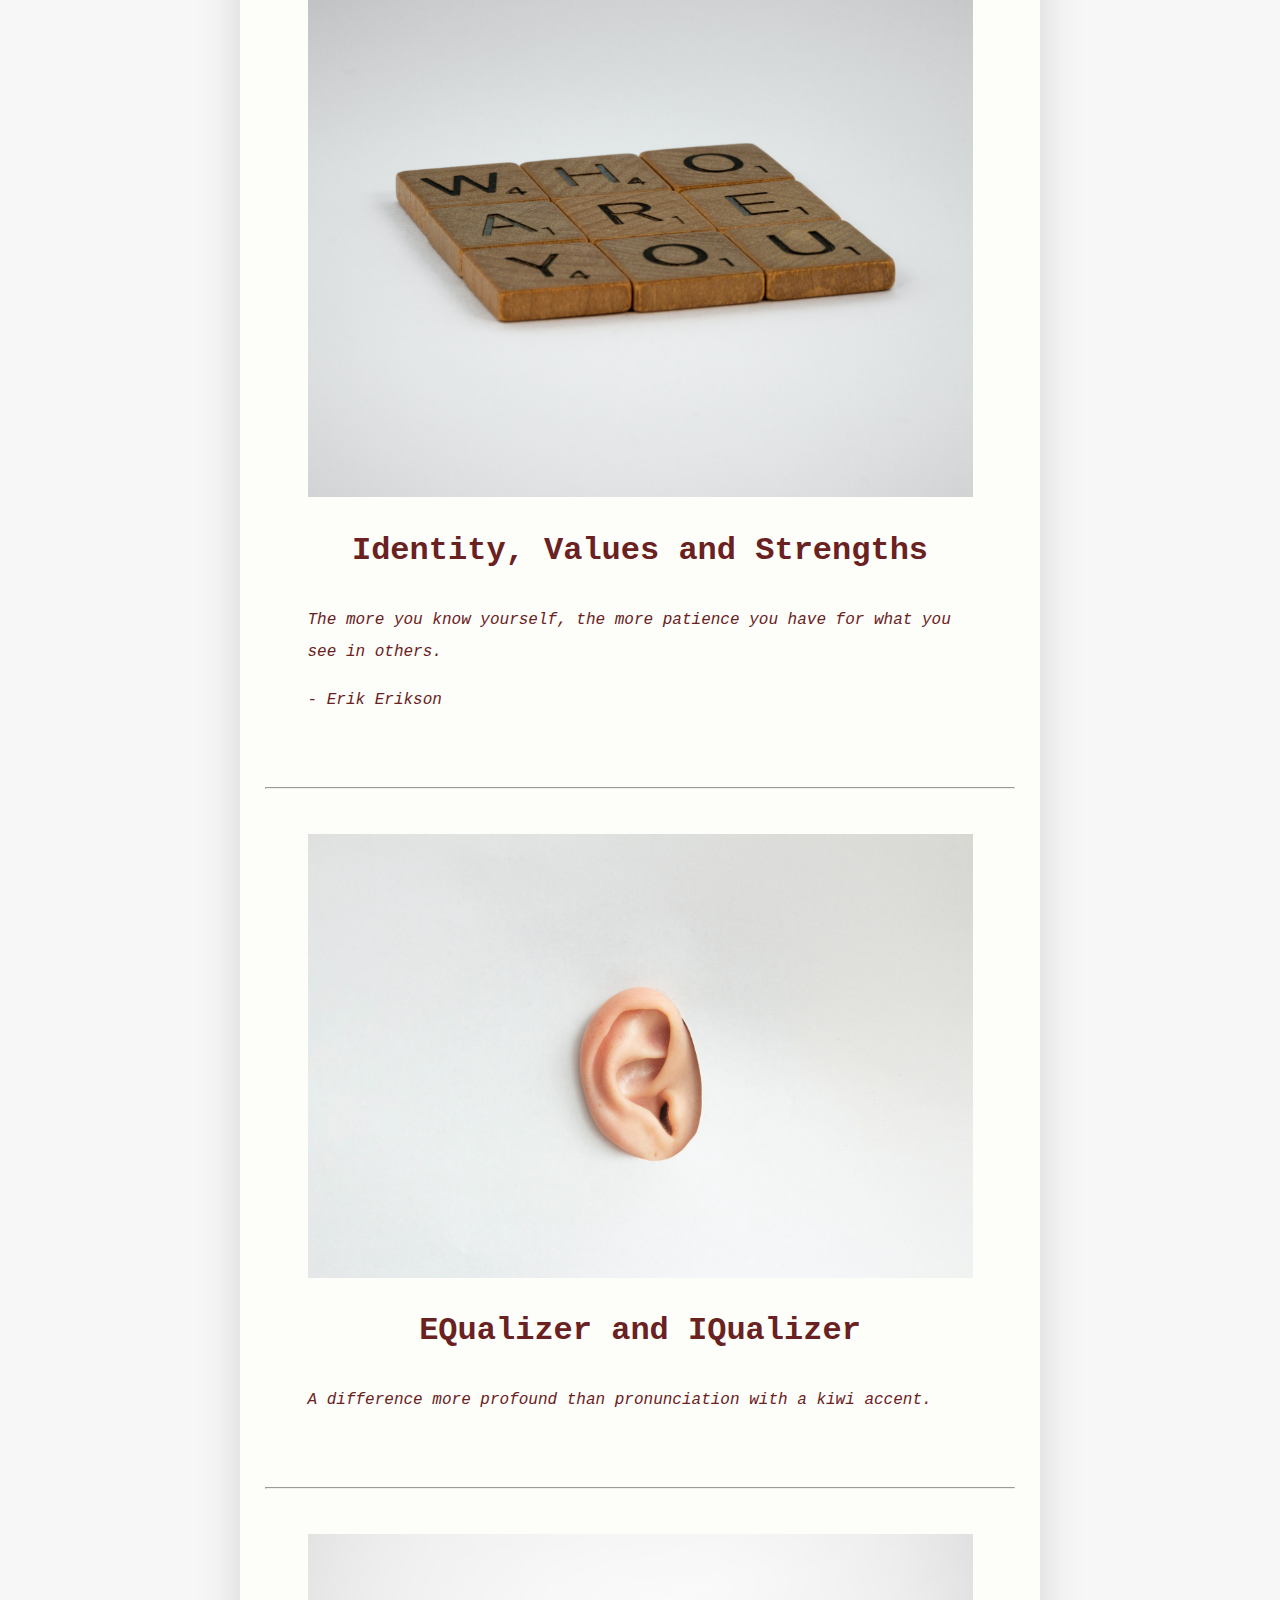
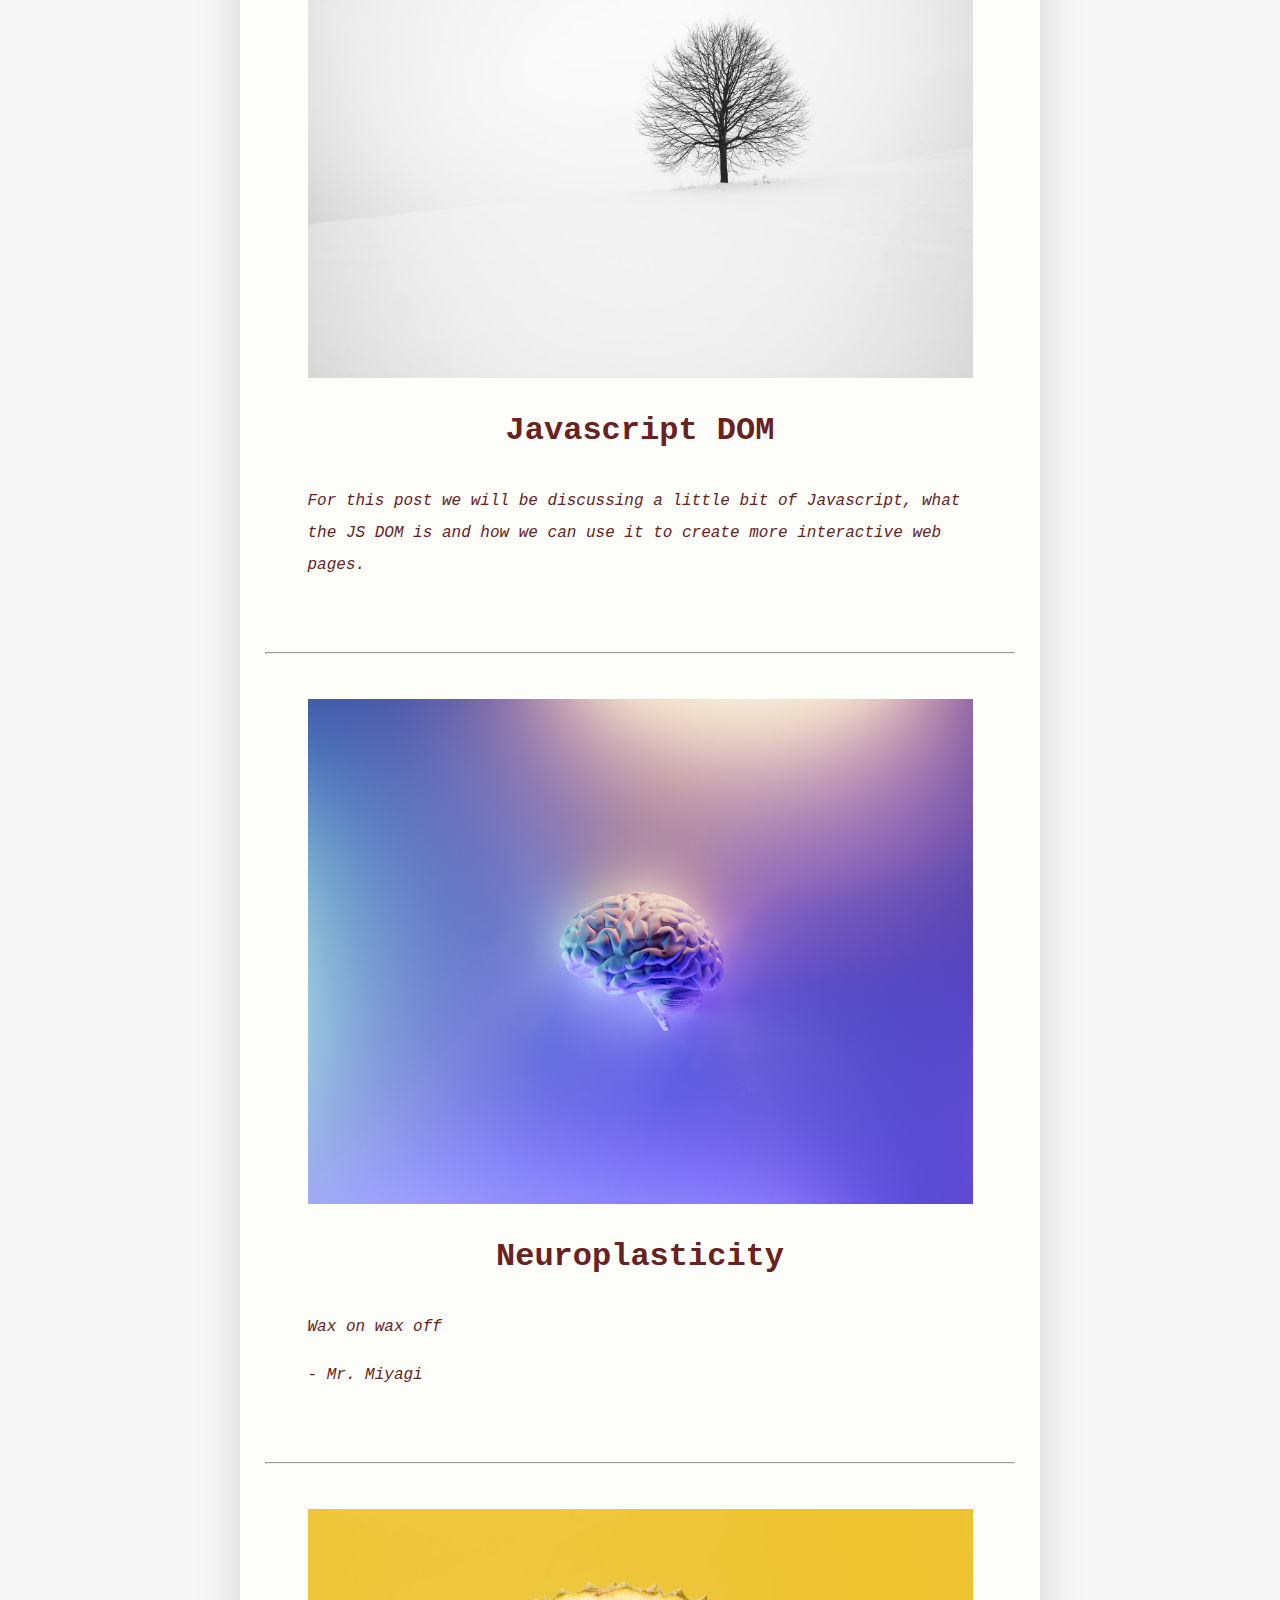
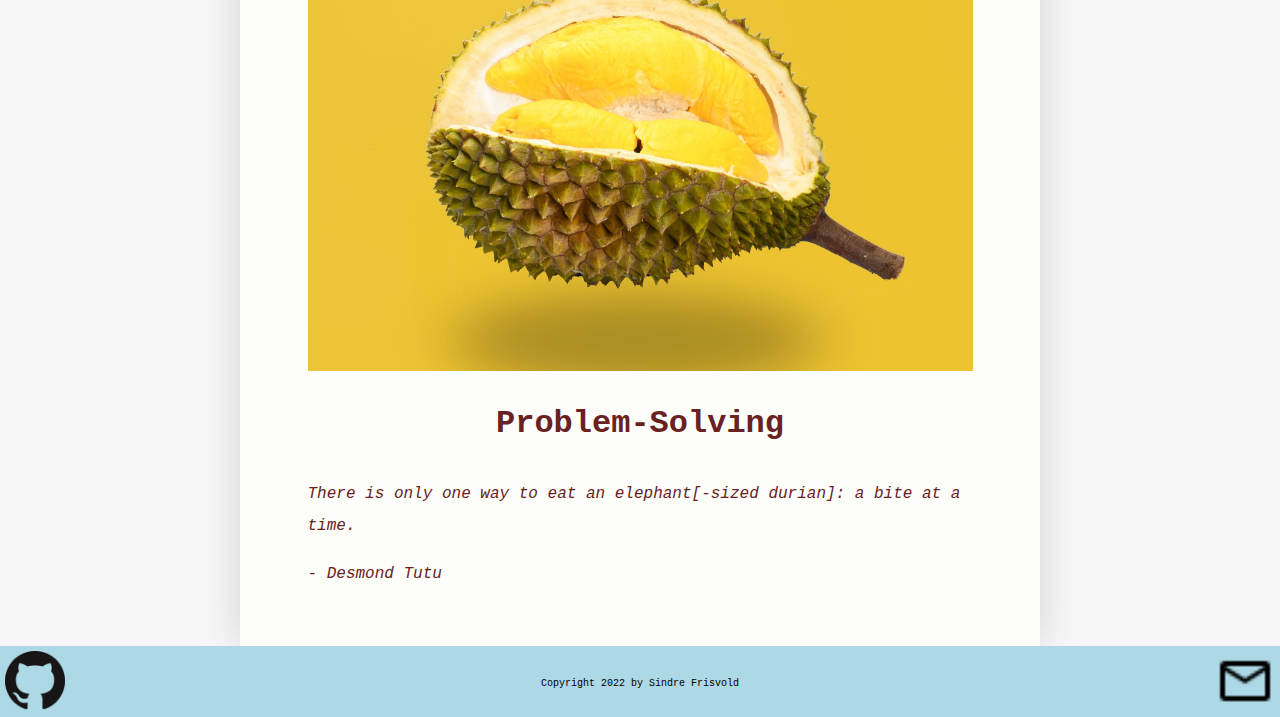
==== commit d5e7818d: "fix bug" ====
--- a/index.html
+++ b/index.html
@@ -12,9 +12,16 @@
   <div class="left-banner"></div> -->
   <header>
     <div ><img  id="nav-btn" class="icon nav-btn" src="./img/view_headline_black_24dp.svg" alt="menu button"></div>
-    <div><p>EDA 2022 Learning blog RE: Sindre</p></div>
+    <div><a href="./index.html"><p>EDA 2022 Learning blog RE: Sindre</p></a></div>
     <div><img class="icon" src="https://i.ibb.co/C9FyFts/Chorn-Logo1200.png" alt="Chorn Logo"></div>
   </header>
+  <div class="hidden">
+  <a href="./index.html">
+    <div class="text-container">
+        <h1 class="article-title">Home</h1>
+    </div>
+  </a>
+  </div>
   <nav id="nav-bar" class="navigation-bar">
 
   </nav>
@@ -114,7 +121,7 @@
     <hr>
     <br>
     <article class="article-tile">
-      <a href=".//javascript-DOM.html">
+      <a href=".//problem-solving.html">
         <div class="img-container">
           <img class="article-img" src="./img/pesce-huang-T2NJ74BKKIA-unsplash.jpg" alt="black tree on white background">
         </div>
--- a/styles/main.css
+++ b/styles/main.css
@@ -16,6 +16,7 @@
     background-color: rgb(247, 247, 247);
 }
 header {
+    position: fixed;
     width: 100%;
     display: flex;
     justify-content: space-between;
@@ -25,15 +26,20 @@
     box-sizing: border-box;
     z-index: 1;
     font-size: 12px;
-    height: 8vh;
+    height: 6vh;
+    z-index: 2;
 
 }
 #nav-btn{
-    transition-duration: .35;
+    transition-duration: .3s;
+    z-index: 4;
 
 }
 .hidden{
     display: none;
+}
+.dim {
+    filter: blur(10px);
 }
 
 a {
@@ -42,7 +48,8 @@
 }
 main {
     padding: 20px;
-    background-color: rgb(253, 253, 250);
+        margin: 6vh auto auto auto;
+        background-color: rgb(253, 253, 250);
 }
 footer {
     display: flex;
@@ -97,14 +104,18 @@
     position: fixed;
     background-color: lightblue;
     height: 100vh;
-    width: 40vw;
+    width: 60vw;
     top: 0;
     padding-top: 10vh;
-    transform: translate3d(-40vw, 0, 0);
+    transform: translate3d(-60vw, 0, 0);
     transition-duration: .3s;
+    z-index: 1;
+
 }
 .active-btn {
     transform: rotate(90deg);
+    z-index: 3;
+
 }
 nav a {
     color: black;
@@ -119,7 +130,7 @@
 
 }
 .nav-text {
-    font-size: 16px;
+    font-size: 14px;
 }
 .nav-link:hover {
     background-color: rgb(255, 255, 124);
@@ -180,7 +191,7 @@
     main {
         max-width: 50%;
         min-width: 800px;
-        margin: auto;
+        margin: 6vh auto auto auto;
         font-size: 16px;
         line-height: 2;
         box-shadow: 0px 0px 40px lightgray;
@@ -214,6 +225,9 @@
         padding-bottom: 5vh;
 
     }
+    .nav-text {
+        font-size: 16px;
+    }
     .code {
         font-size: 14px;
     }
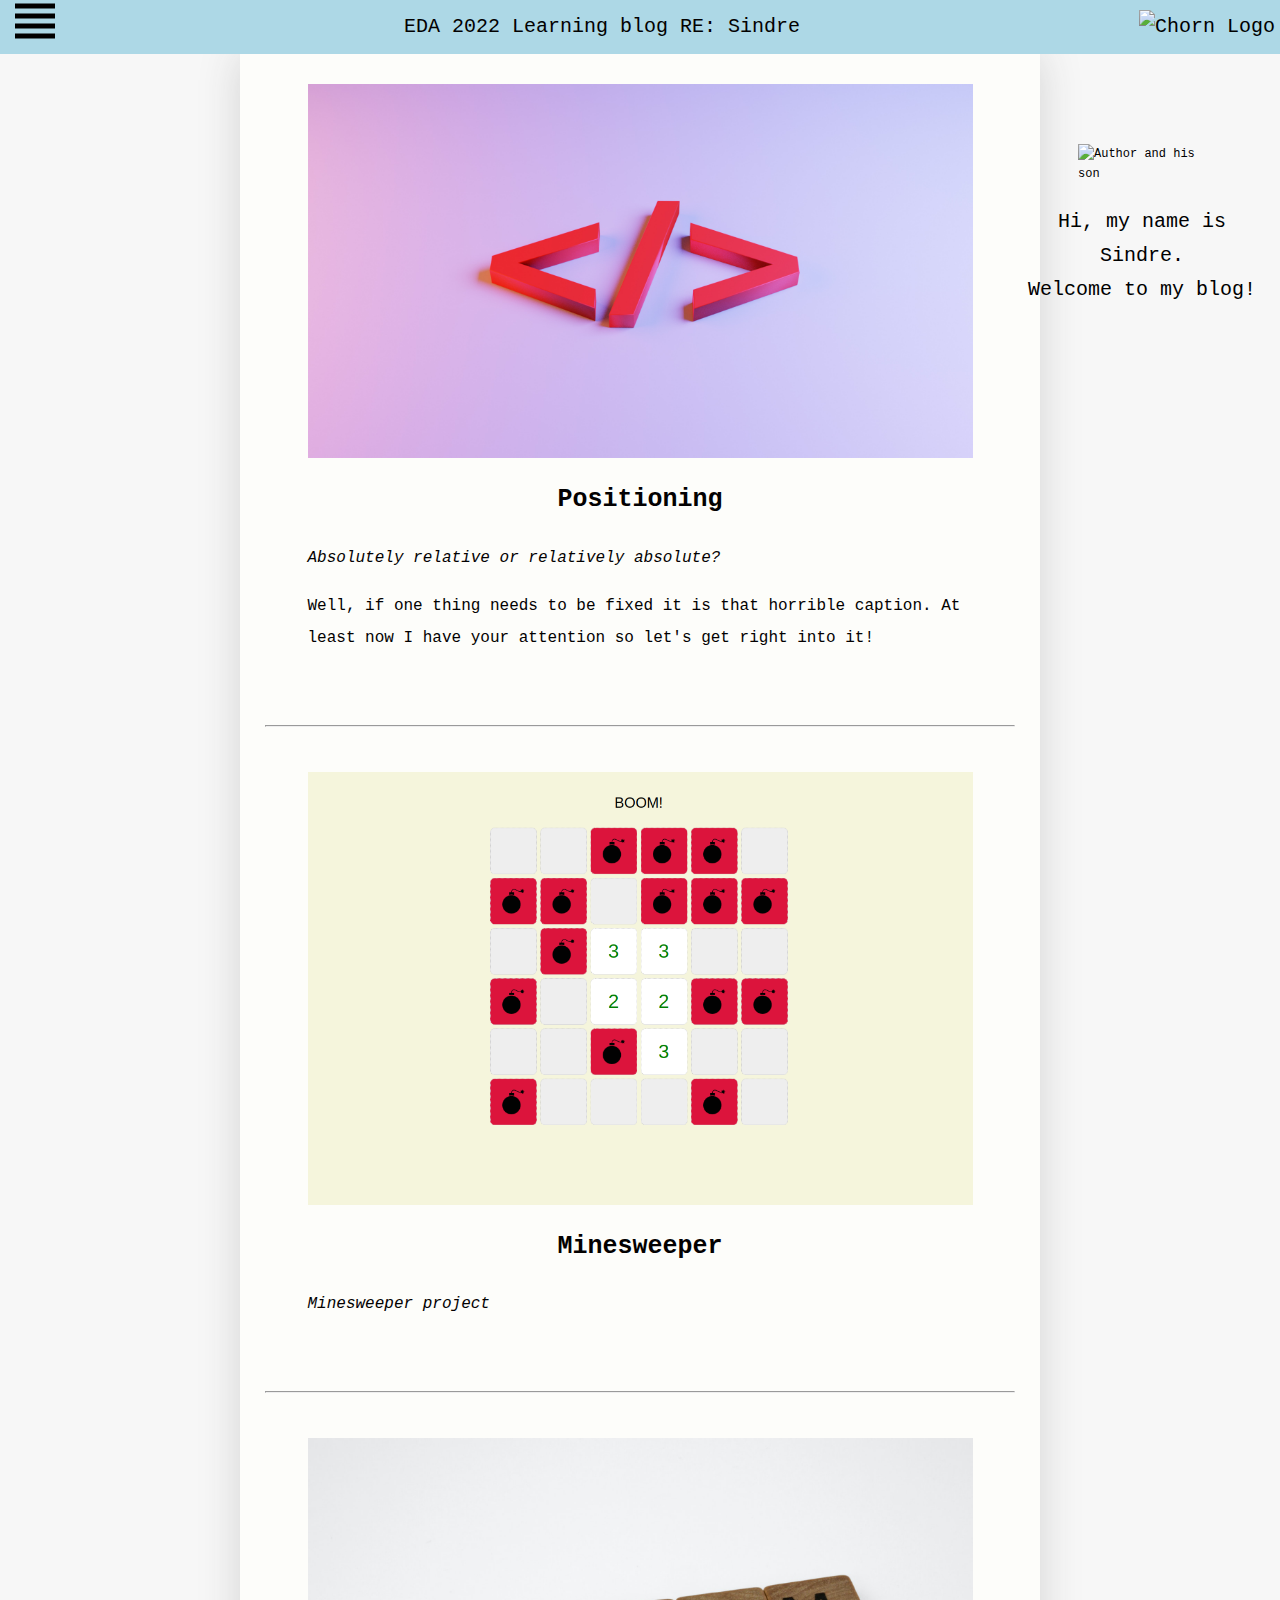
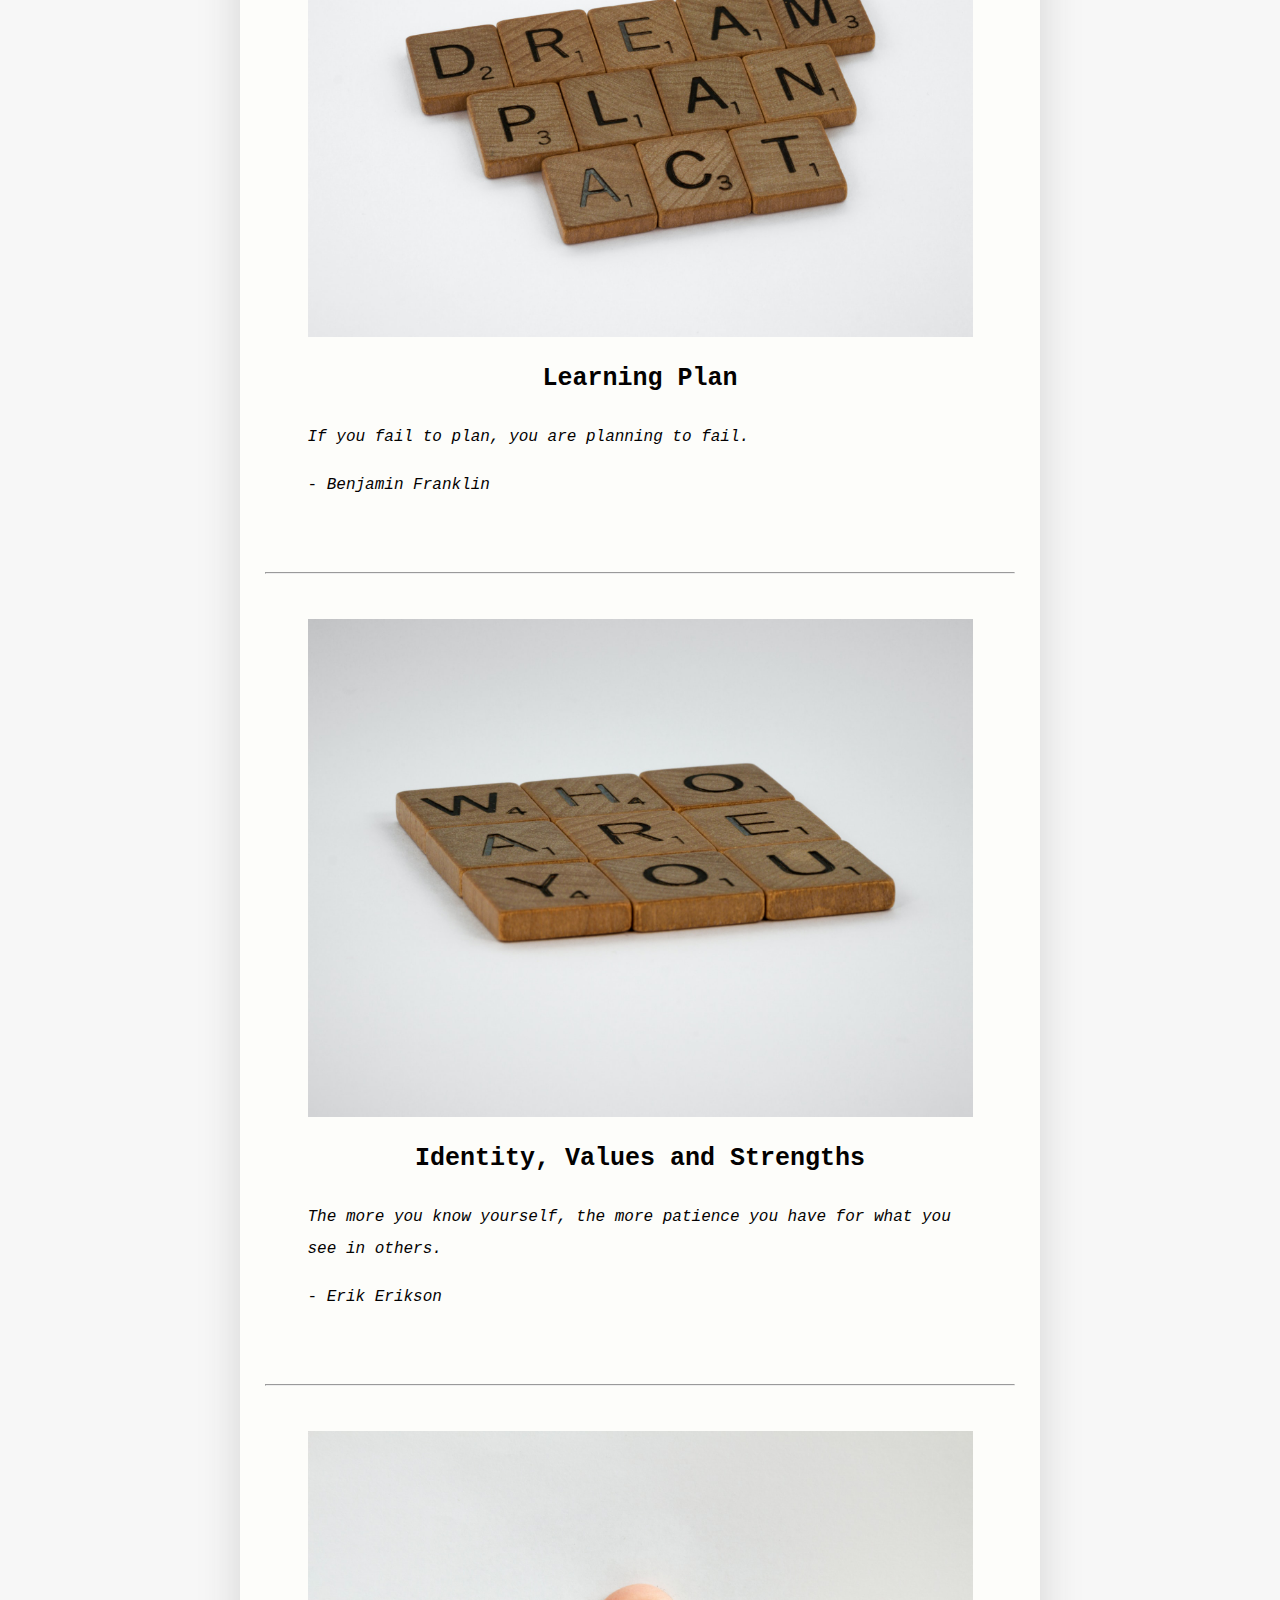
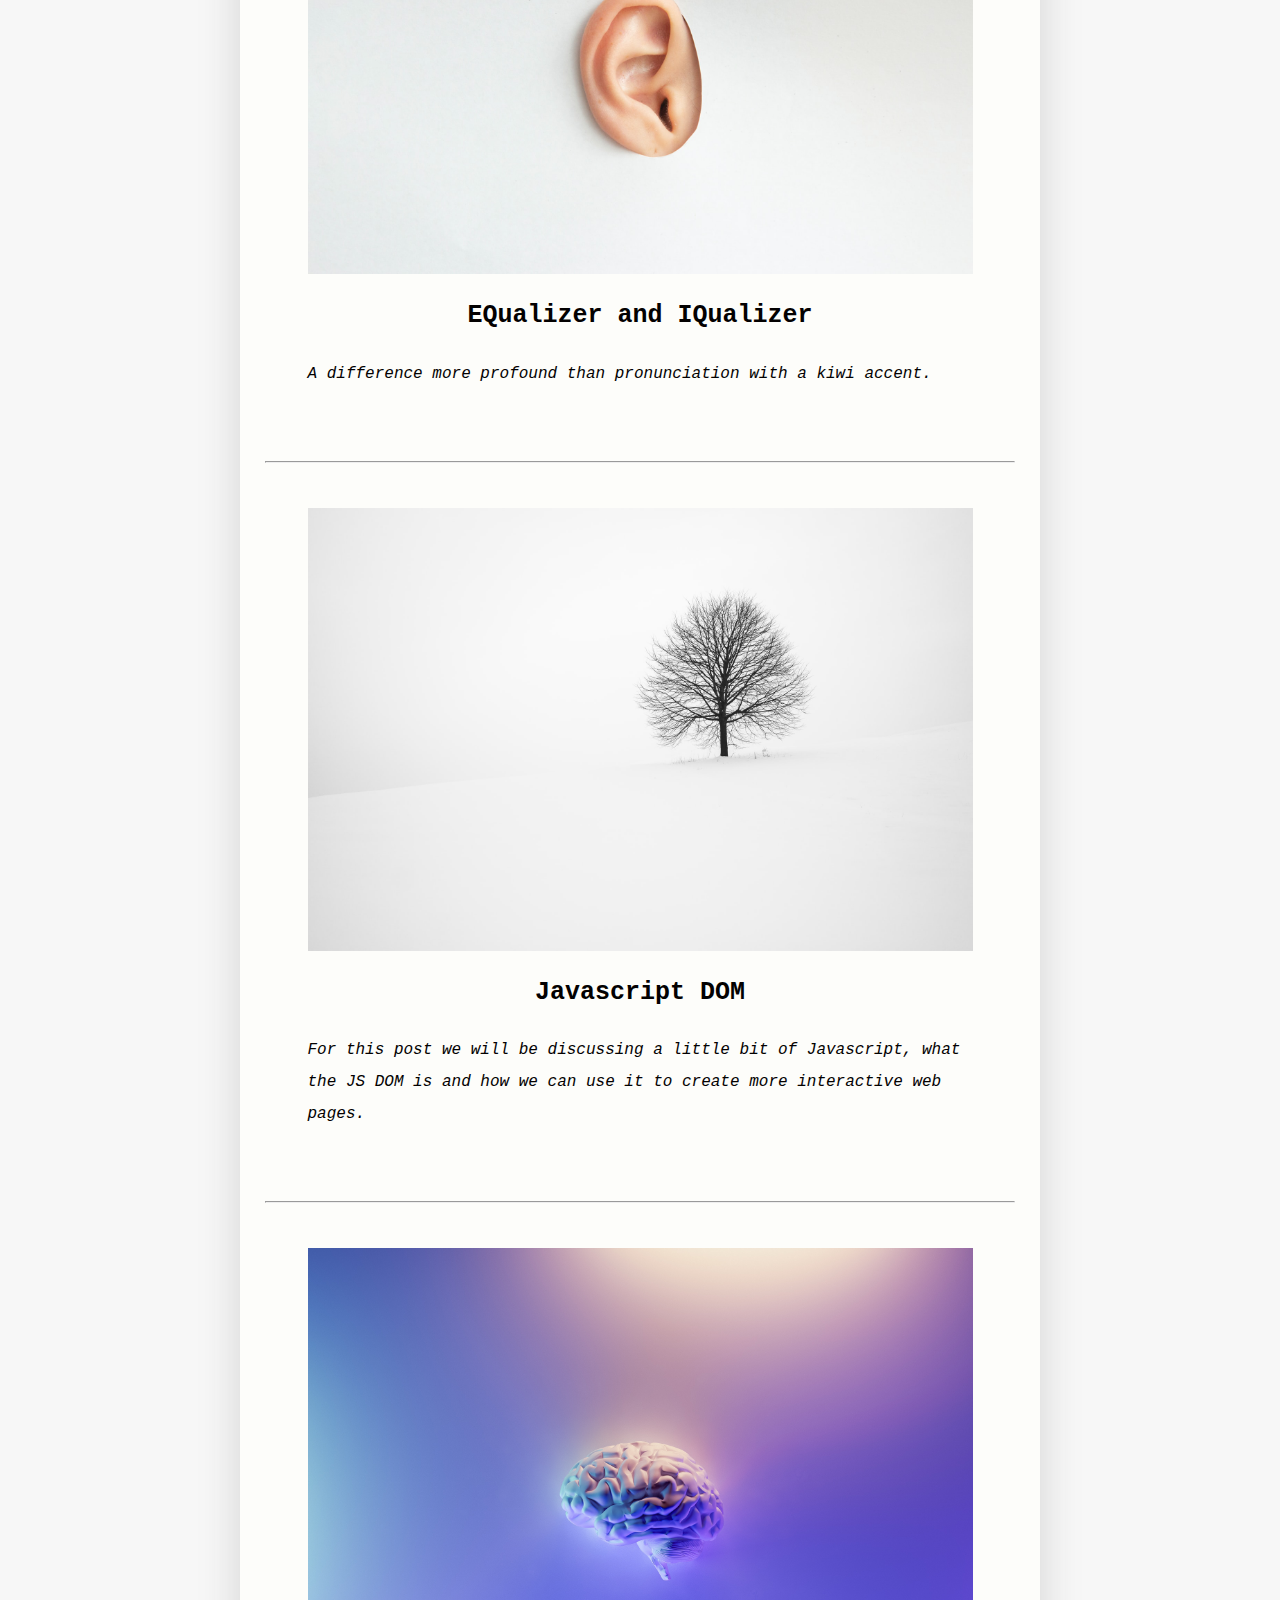
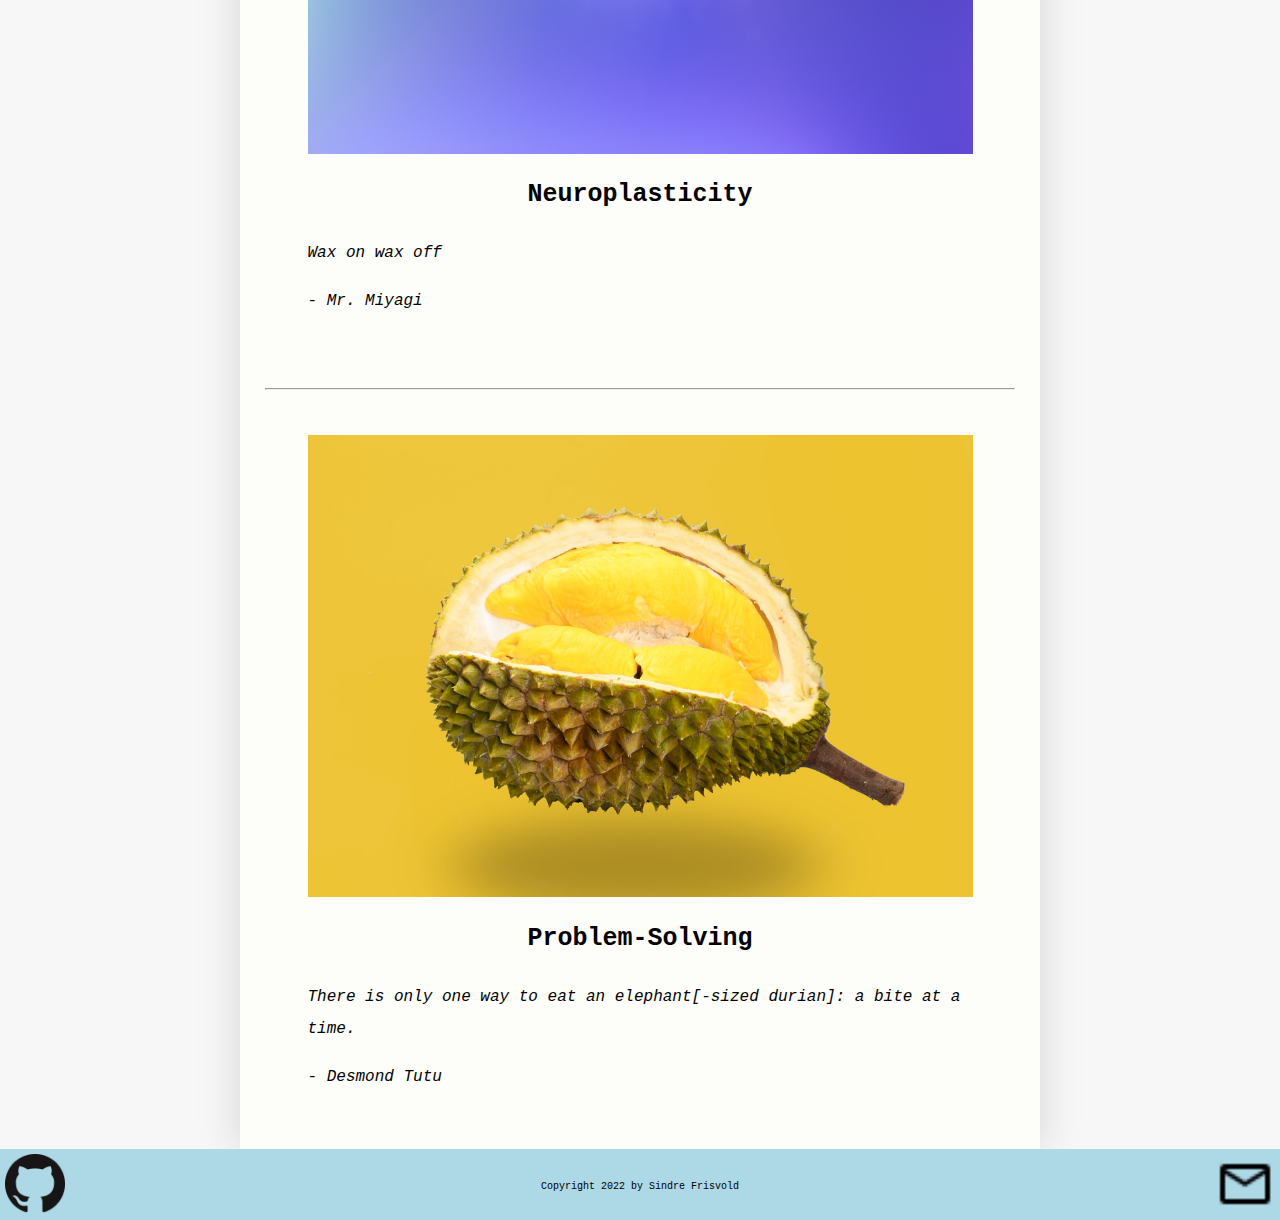
==== commit c87f4621: "add minesweeper link" ====
--- a/index.html
+++ b/index.html
@@ -43,6 +43,20 @@
 
     </div>
   </a>
+    </article>
+    <br>
+    <hr>
+    <br>
+    <article class="article-tile">
+      <a href="/minesweeper">
+        <div class="img-container">
+          <img class="article-img" src="./img/minesweeper.png" alt="placeholder image for article">
+        </div>
+        <div class="text-container">
+          <h1 class="article-title">Minesweeper</h1>
+          <p class="caption">Minesweeper project</p>
+        </div>
+      </a>
     </article>
     <br>
     <hr>
--- a/styles/main.css
+++ b/styles/main.css
@@ -44,7 +44,7 @@
 
 a {
     text-decoration: none;
-    color: rgb(105, 33, 33);
+    color: rgb(3, 1, 1);
 }
 main {
     padding: 20px;
@@ -65,6 +65,7 @@
 }
 article h1 {
     text-align: center;
+    font-size: 25px;
 }
 #nav-menu {
     position:relative;
@@ -72,7 +73,7 @@
 }
 #bio {
     display: flex;
-    margin: auto;
+    margin: 6vh auto auto auto;
     margin-bottom: 30px;
     font-size: 12px;
     flex-direction: column;
@@ -216,7 +217,7 @@
         font-size: 20px;
     }
     .navigation-bar {
-        transform: translate3d(0,-60vh,0);
+        transform: translate3d(0,-70vh,0);
         width: 20vw;
         height: auto;
         background-color: lightblue;
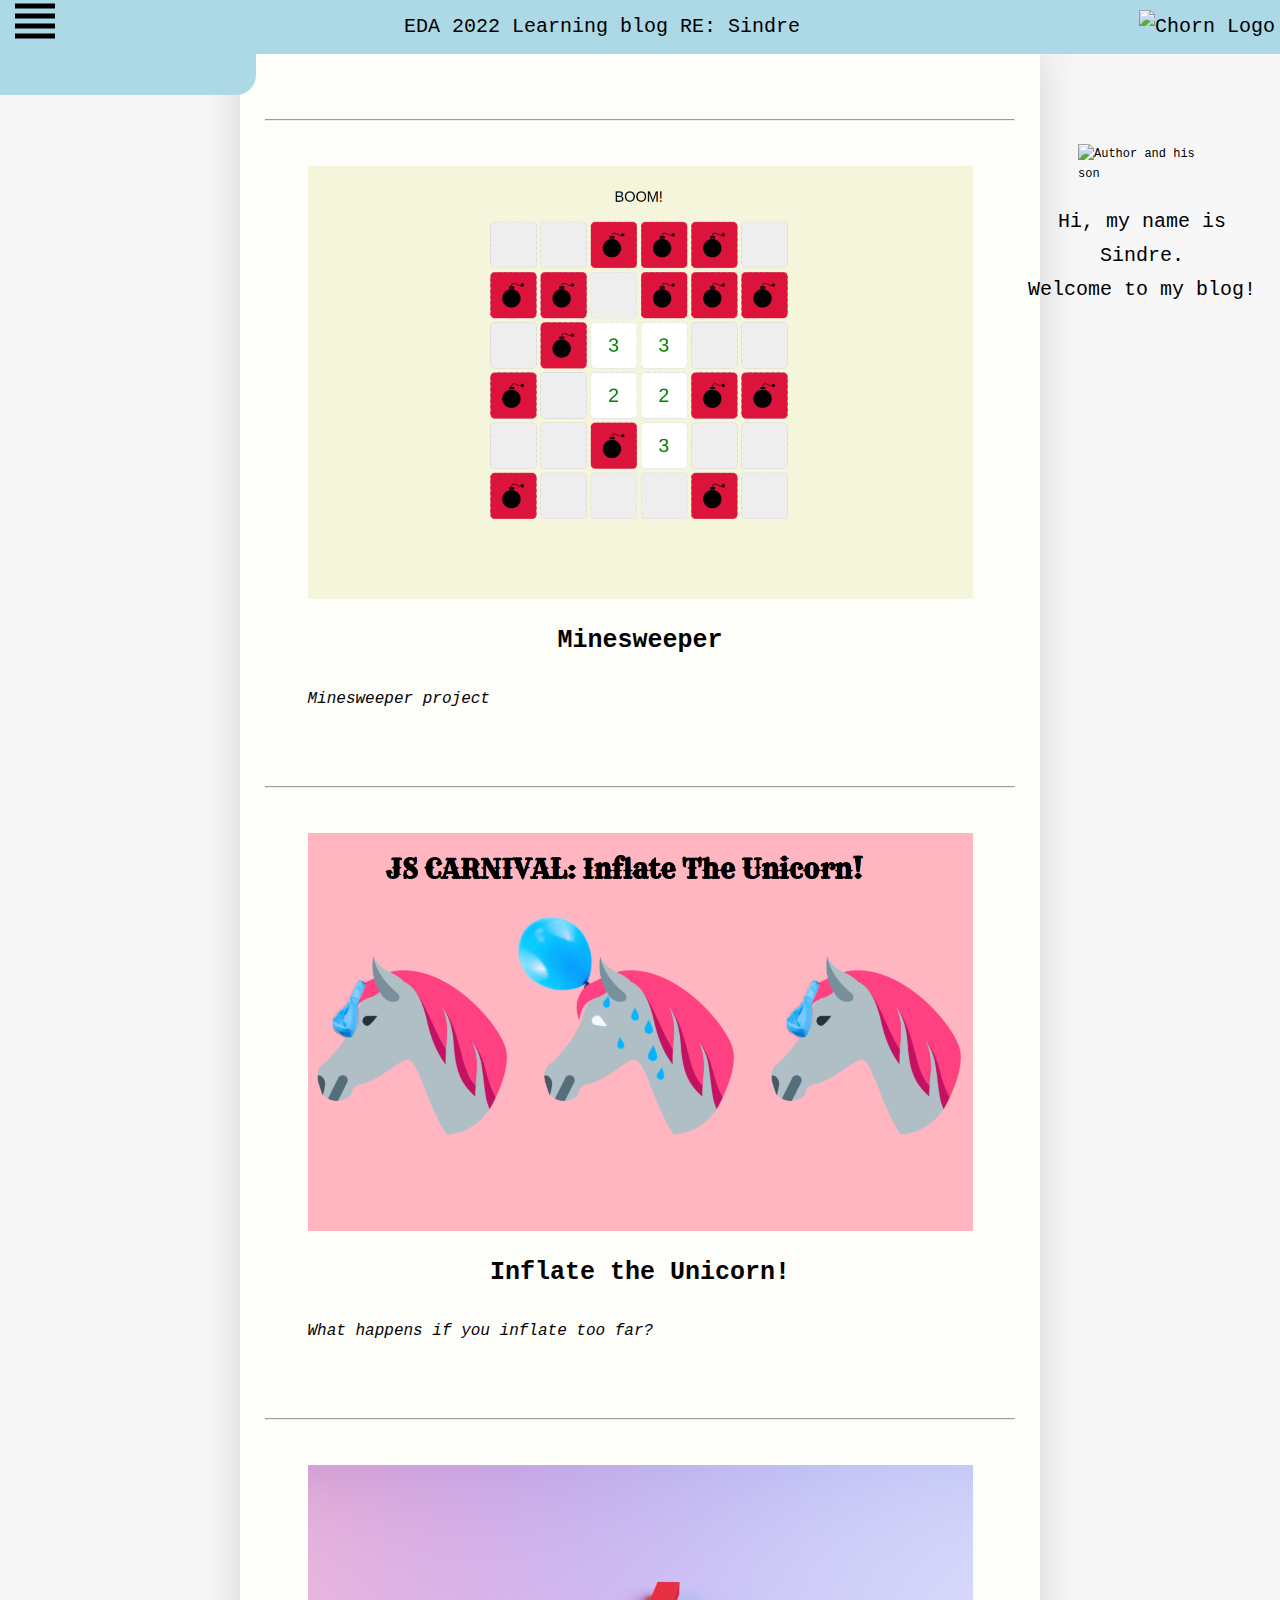
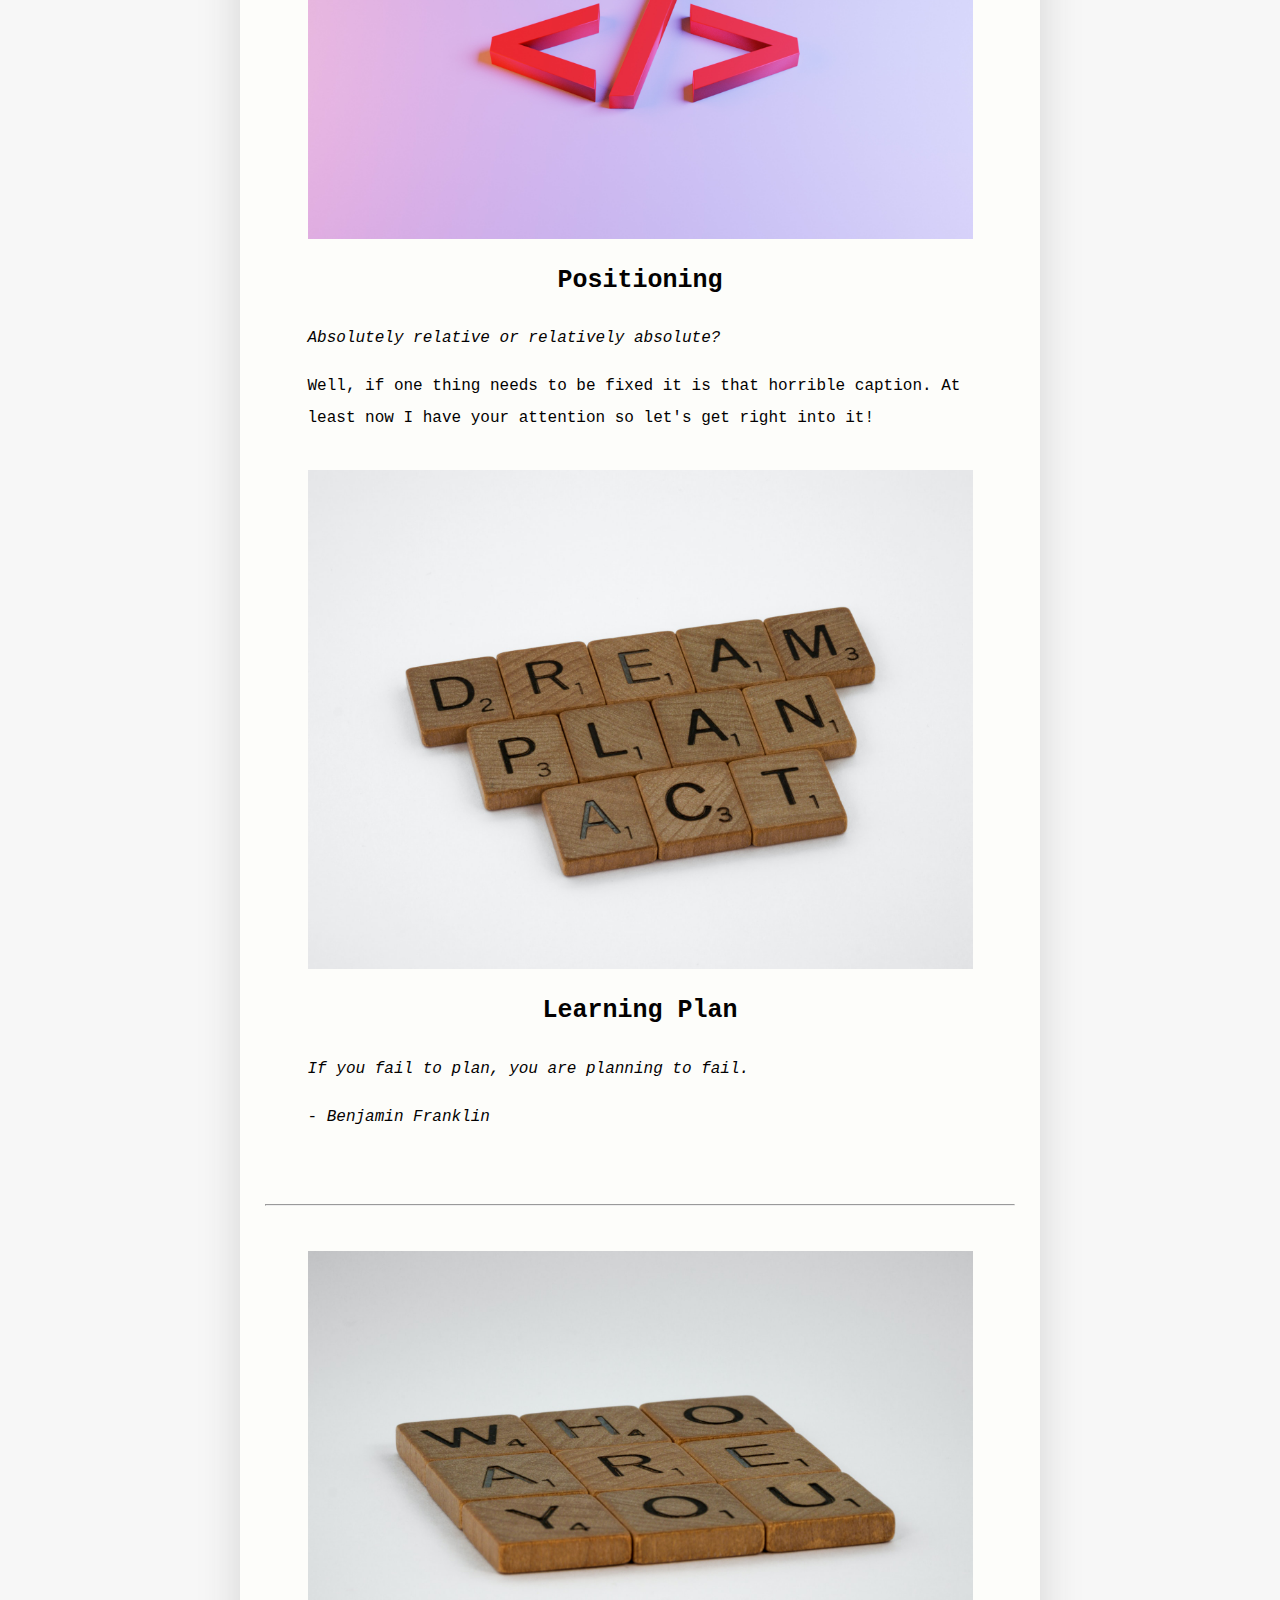
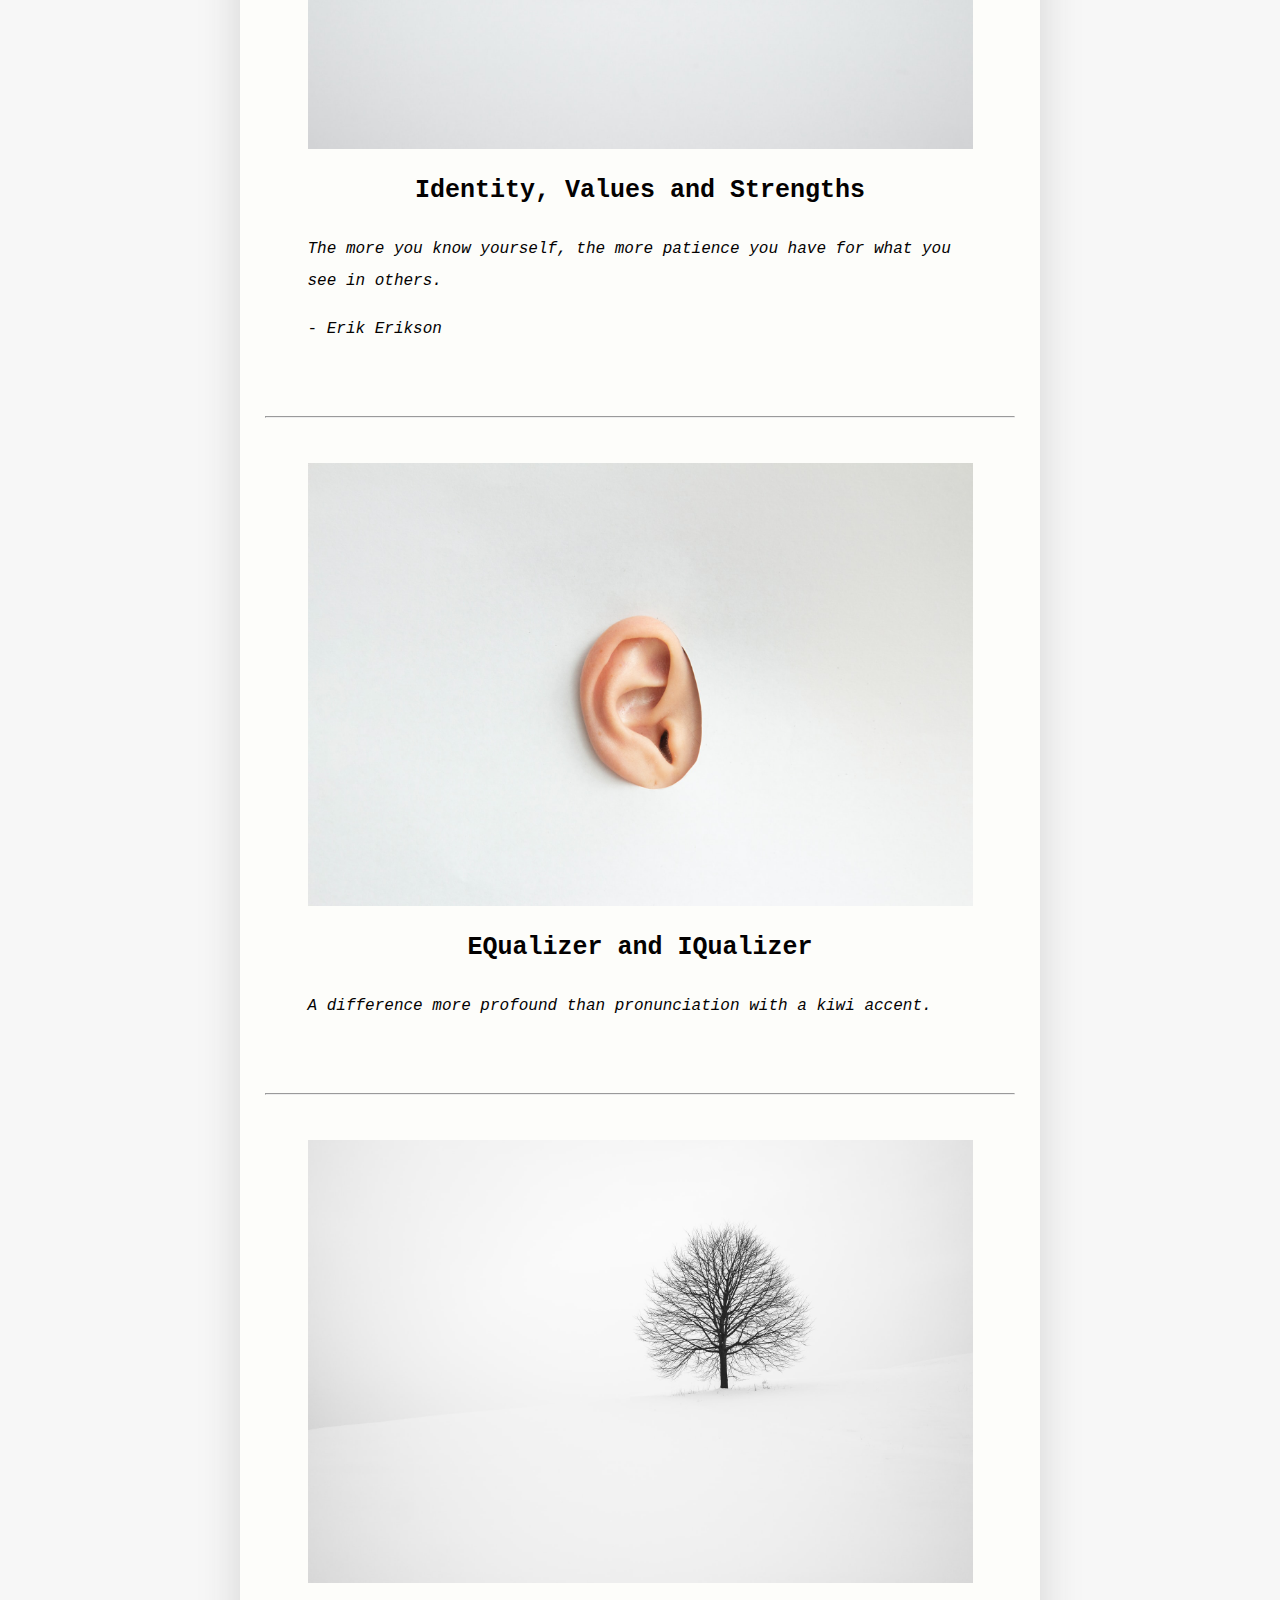
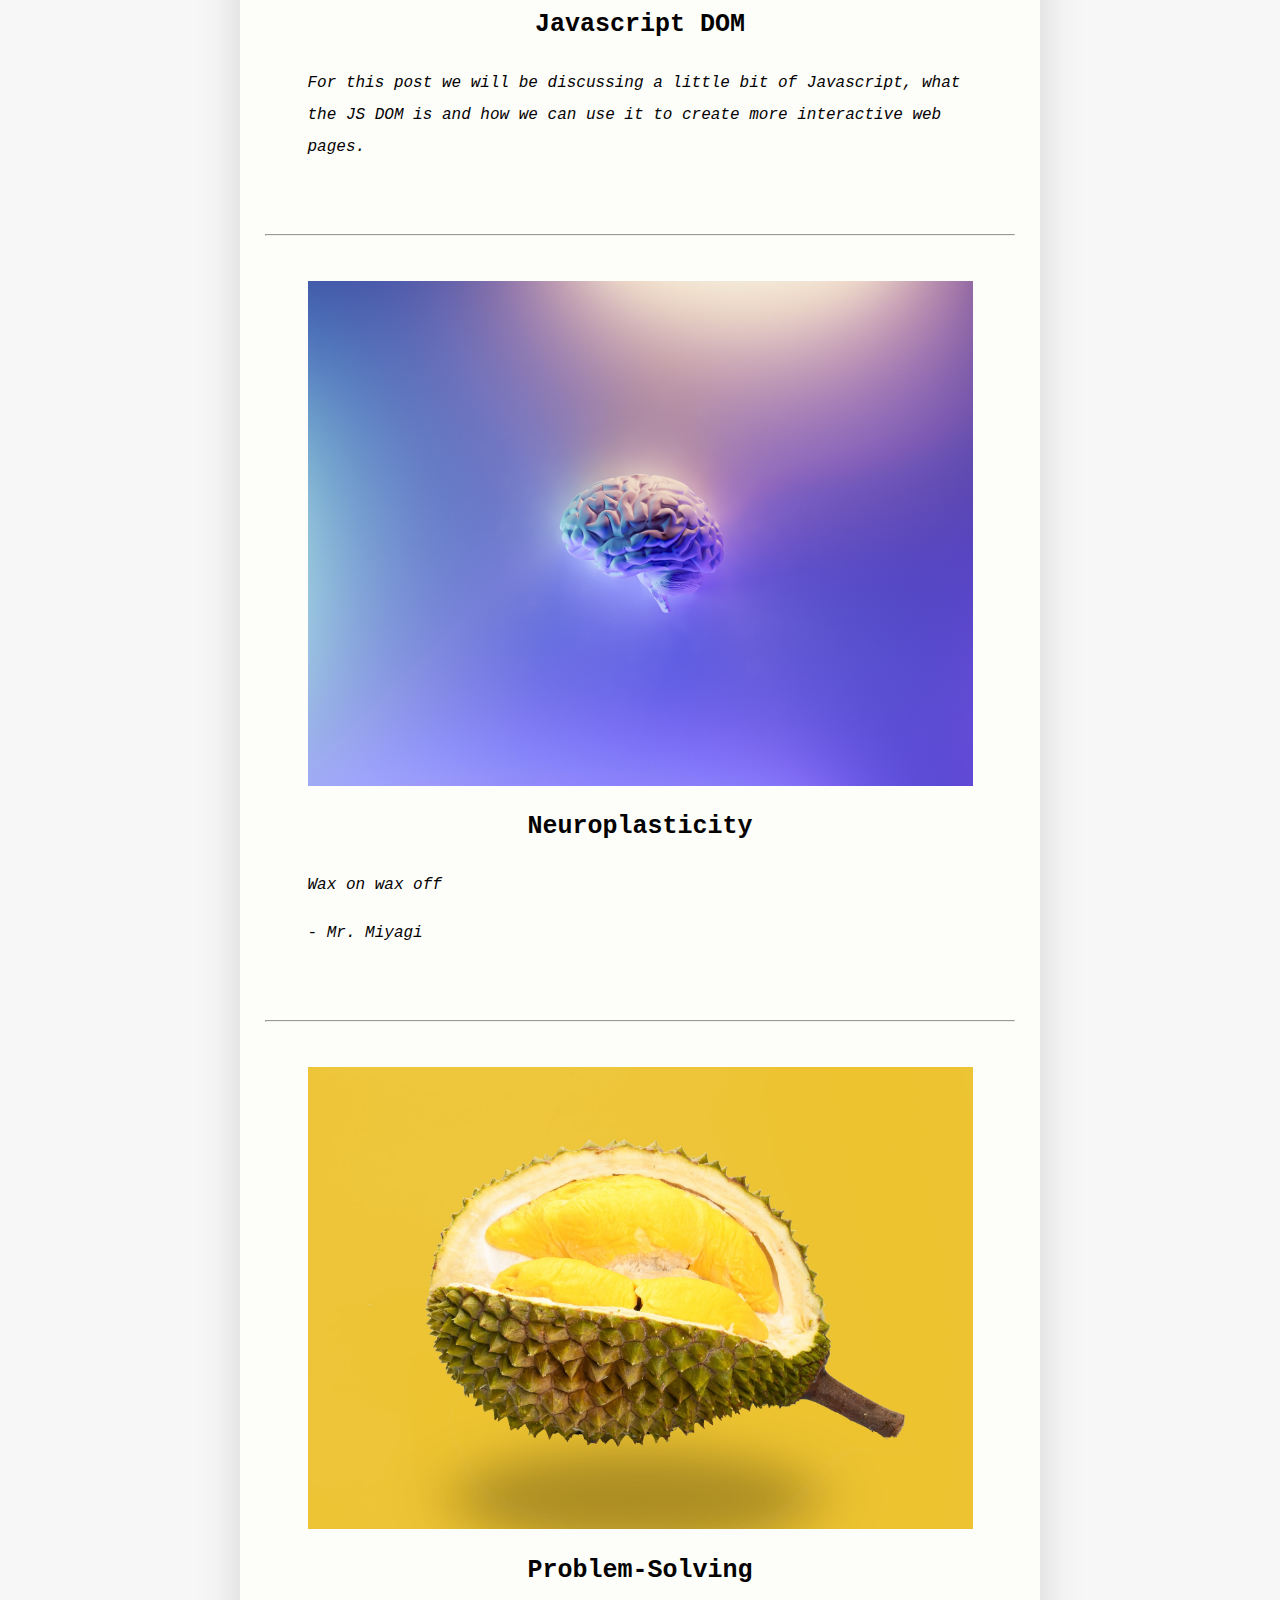
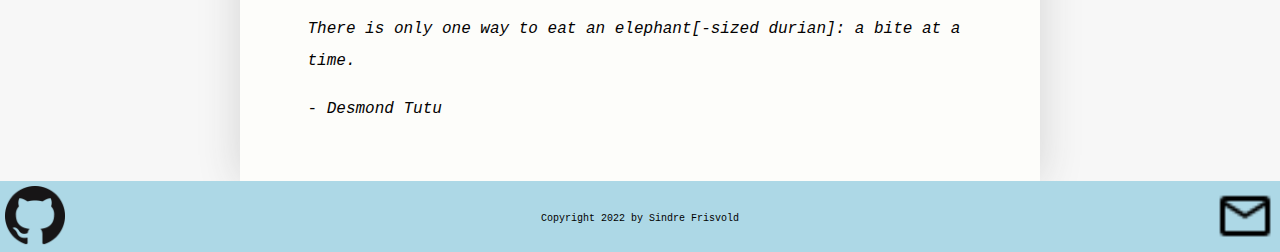
==== commit 7b36c28a: "add inflate unicorn to index" ====
--- a/index.html
+++ b/index.html
@@ -31,19 +31,6 @@
   </aside>
   <main>
     <section id="article-container">
-    <article class="article-tile">
-      <a href="./positioning.html">
-        <div class="img-container">
-        <img class="article-img" src="./img/jackson-so-_t-l5FFH8VA-unsplash.jpg" alt="placeholder image for article">
-      </div>
-      <div class="text-container">
-        <h1 class="article-title">Positioning</h1>
-        <p class="caption">Absolutely relative or relatively absolute?</p>
-        <p>Well, if one thing needs to be fixed it is that horrible caption. At least now I have your attention so let's get right into it!</p>
-
-    </div>
-  </a>
-    </article>
     <br>
     <hr>
     <br>
@@ -62,16 +49,42 @@
     <hr>
     <br>
     <article class="article-tile">
+      <a href="/javascript-carnival/inflate-the-unicorn/inflate-the-unicorn.html">
+        <div class="img-container">
+          <img class="article-img" src="./img/unicorn.png" alt="placeholder image for article">
+        </div>
+        <div class="text-container">
+          <h1 class="article-title">Inflate the Unicorn!</h1>
+          <p class="caption">What happens if you inflate too far?</p>
+        </div>
+      </a>
+    </article>
+    <br>
+    <hr>
+    <br>
+    <article class="article-tile">
+      <a href="./positioning.html">
+        <div class="img-container">
+          <img class="article-img" src="./img/jackson-so-_t-l5FFH8VA-unsplash.jpg" alt="placeholder image for article">
+        </div>
+        <div class="text-container">
+          <h1 class="article-title">Positioning</h1>
+          <p class="caption">Absolutely relative or relatively absolute?</p>
+          <p>Well, if one thing needs to be fixed it is that horrible caption. At least now I have your attention so let's get right into it!</p>
+        </div>
+      </a>
+    </article>
+    <article class="article-tile">
       <a href="./learning-plan.html">
         <div class="img-container">
-        <img class="article-img" src="./img/brett-jordan-q8ZgKZutttE-unsplash.jpg" alt="placeholder image for article">
-      </div>
-      <div class="text-container">
-        <h1 class="article-title">Learning Plan</h1>
-        <p class="caption">If you fail to plan, you are planning to fail.</p>
-        <p>- <em>Benjamin Franklin</em></p>
-    </div>
-  </a>
+          <img class="article-img" src="./img/brett-jordan-q8ZgKZutttE-unsplash.jpg" alt="placeholder image for article">
+        </div>
+        <div class="text-container">
+          <h1 class="article-title">Learning Plan</h1>
+          <p class="caption">If you fail to plan, you are planning to fail.</p>
+          <p>- <em>Benjamin Franklin</em></p>
+        </div>
+      </a>
     </article>
     <br>
     <hr>
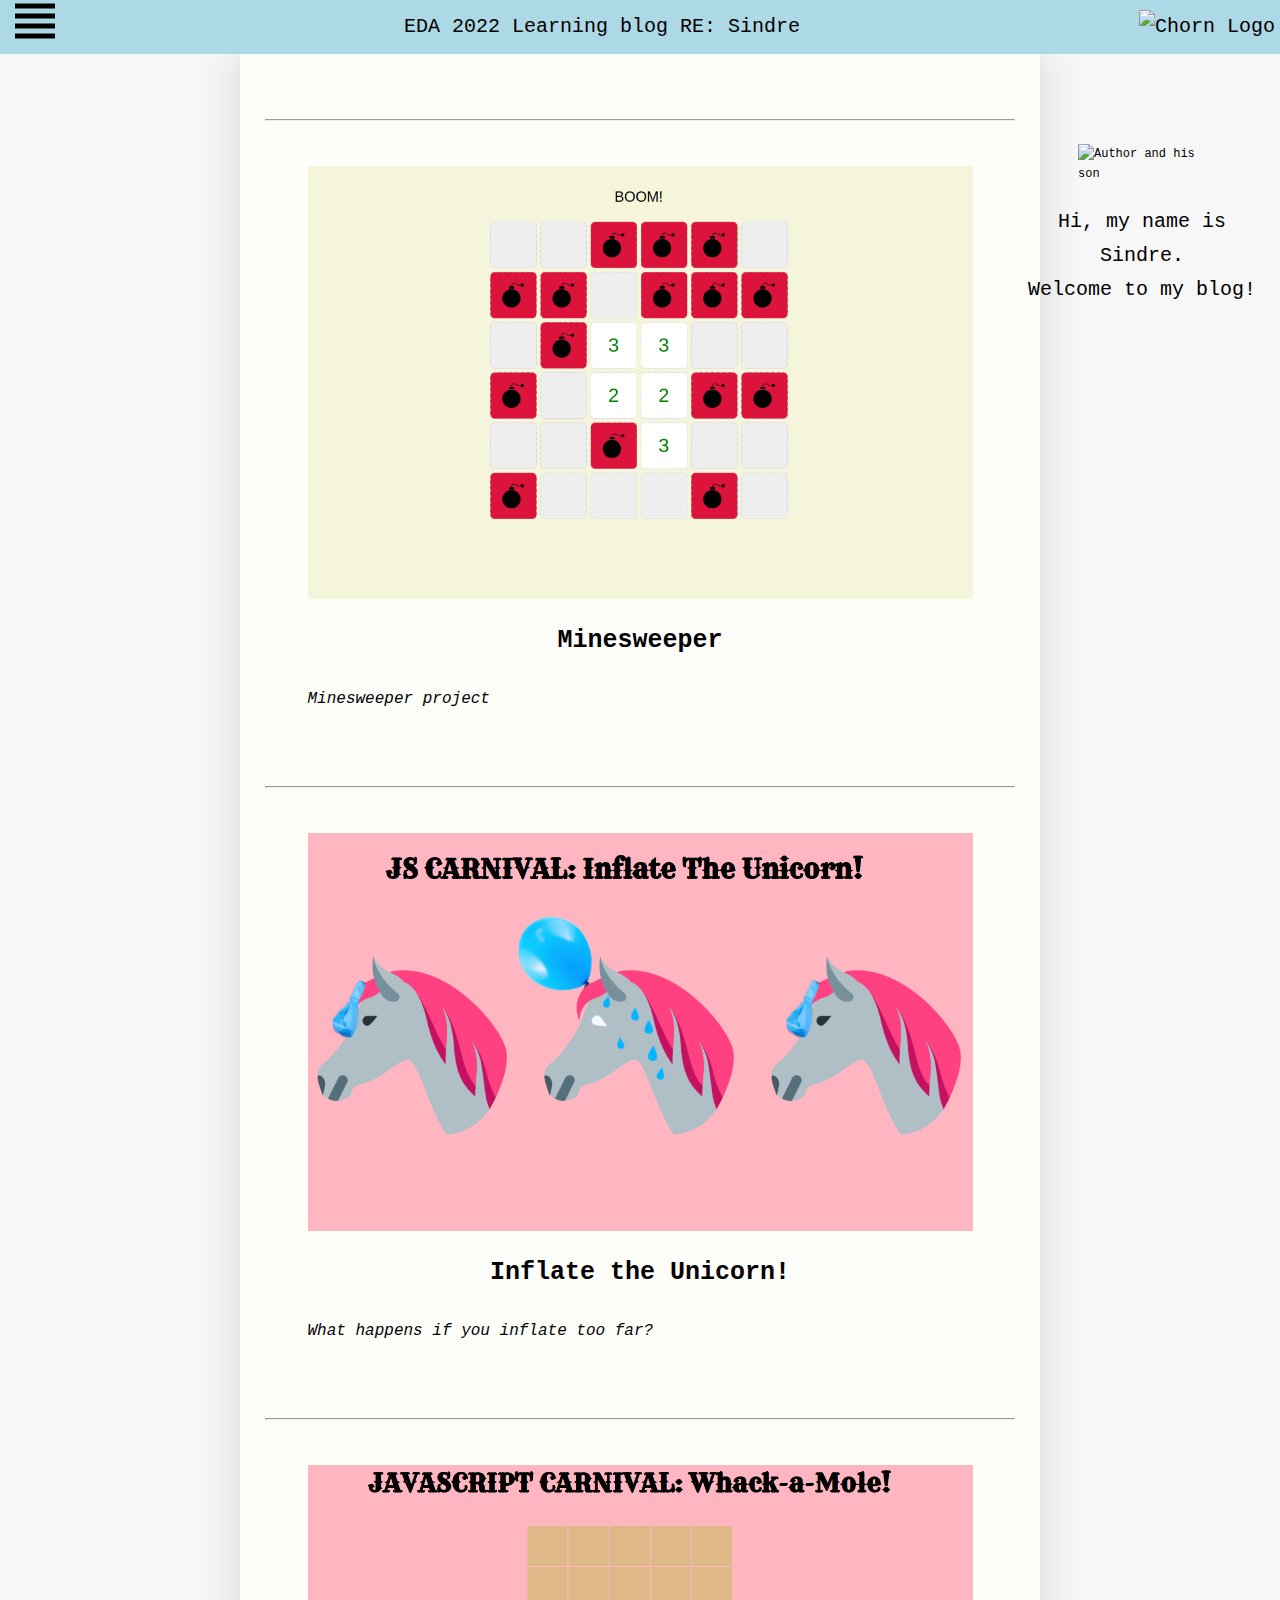
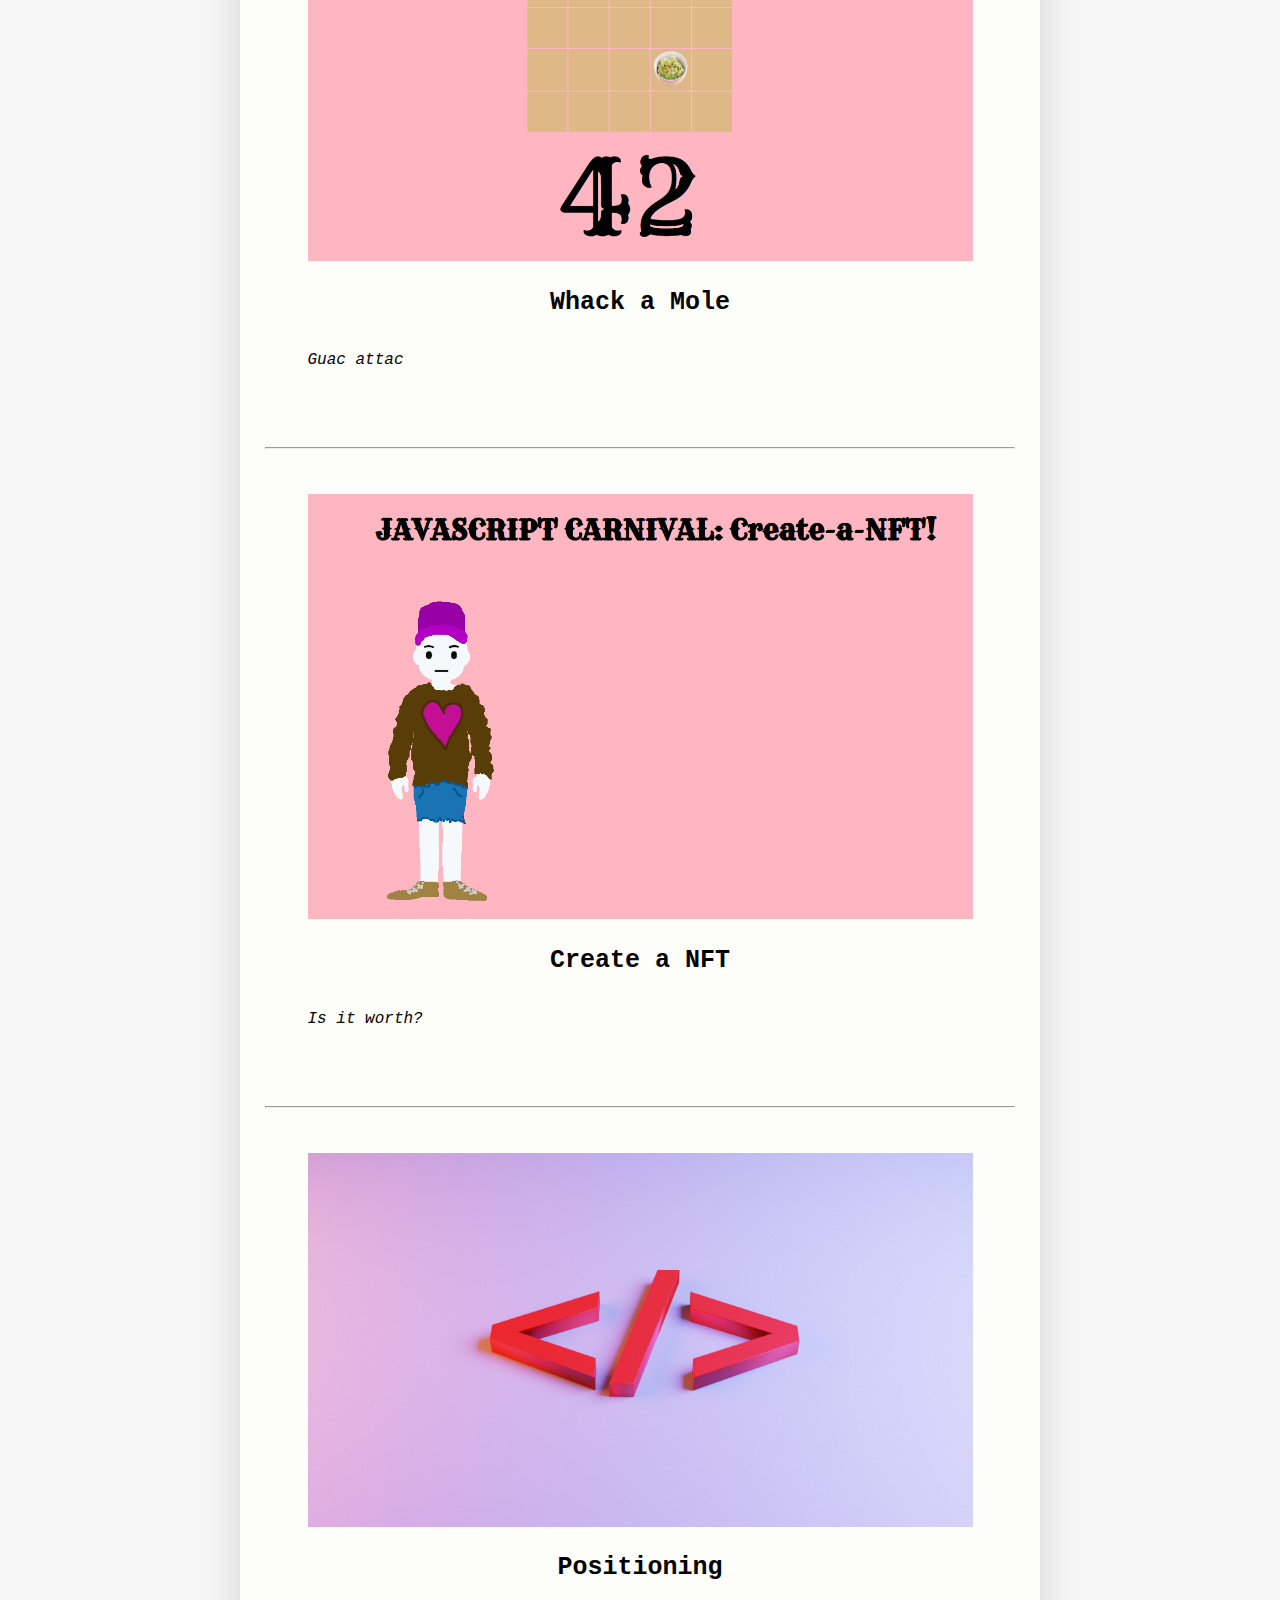
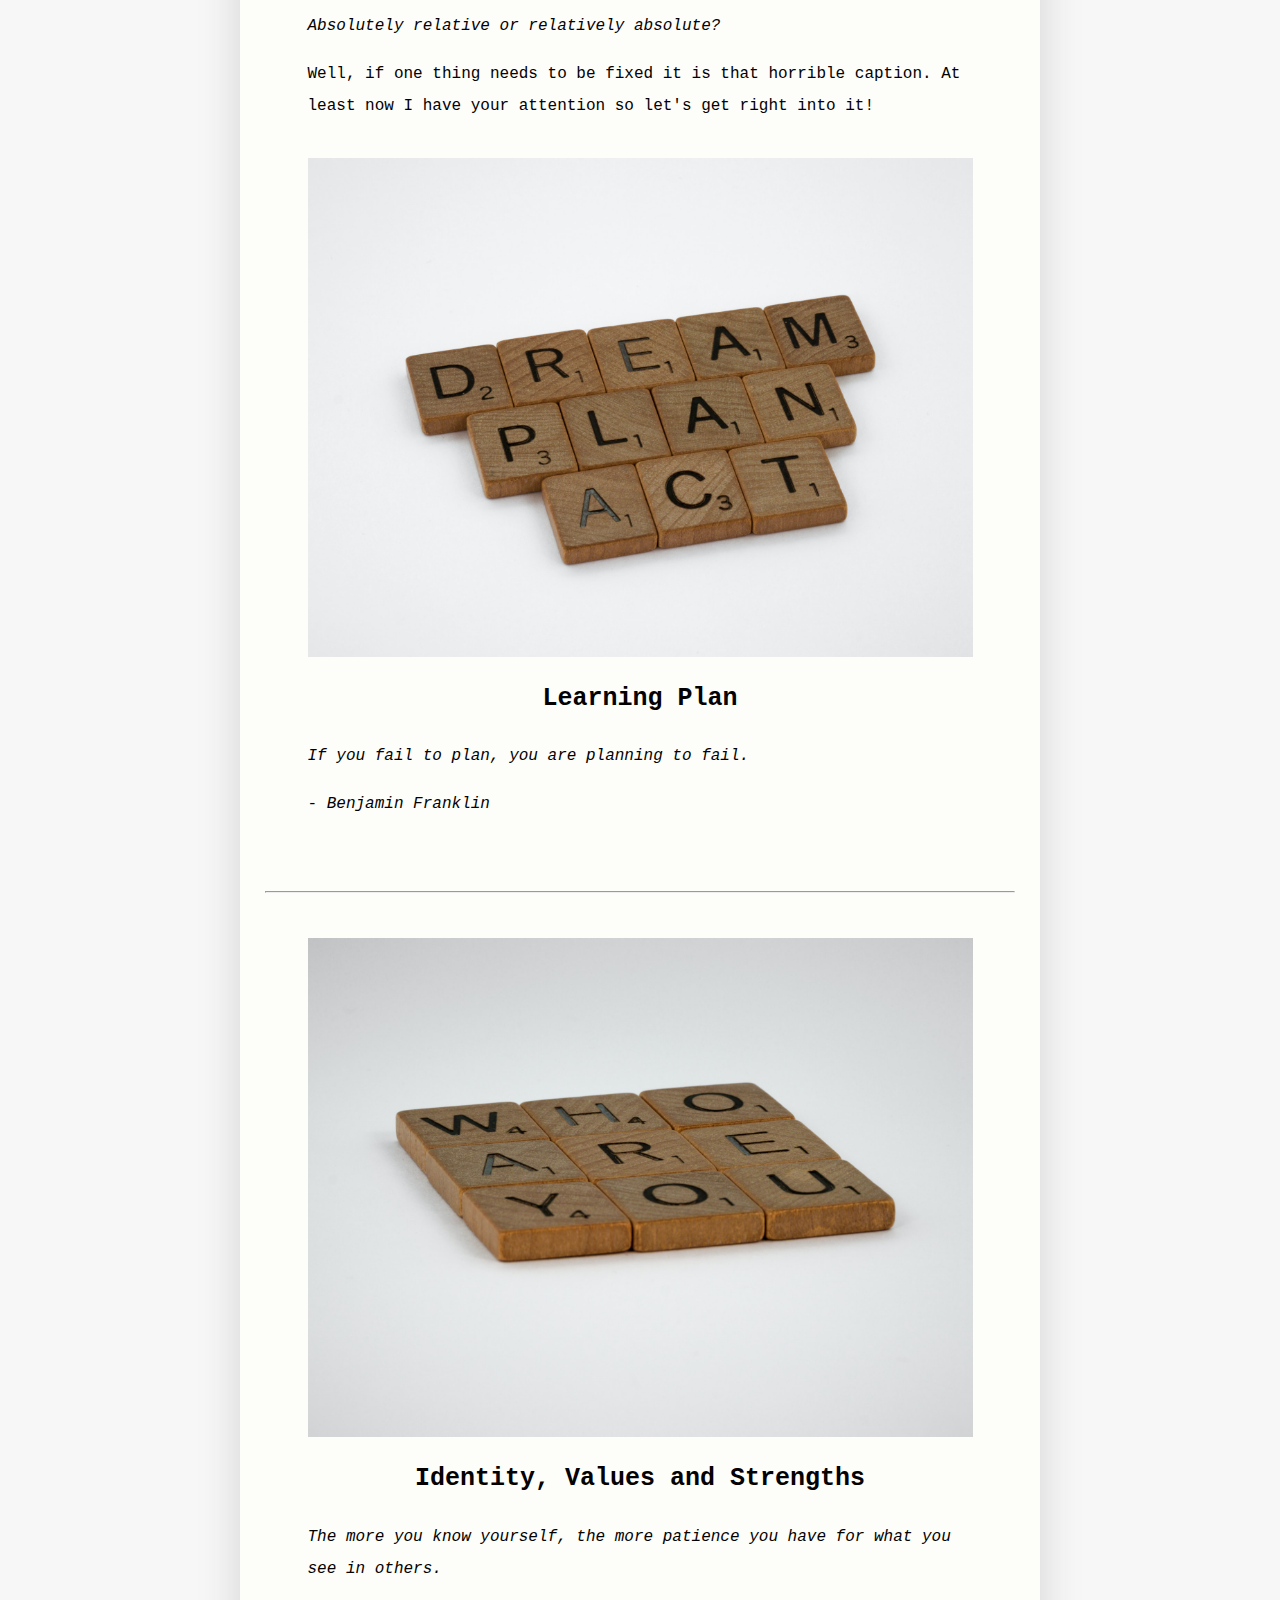
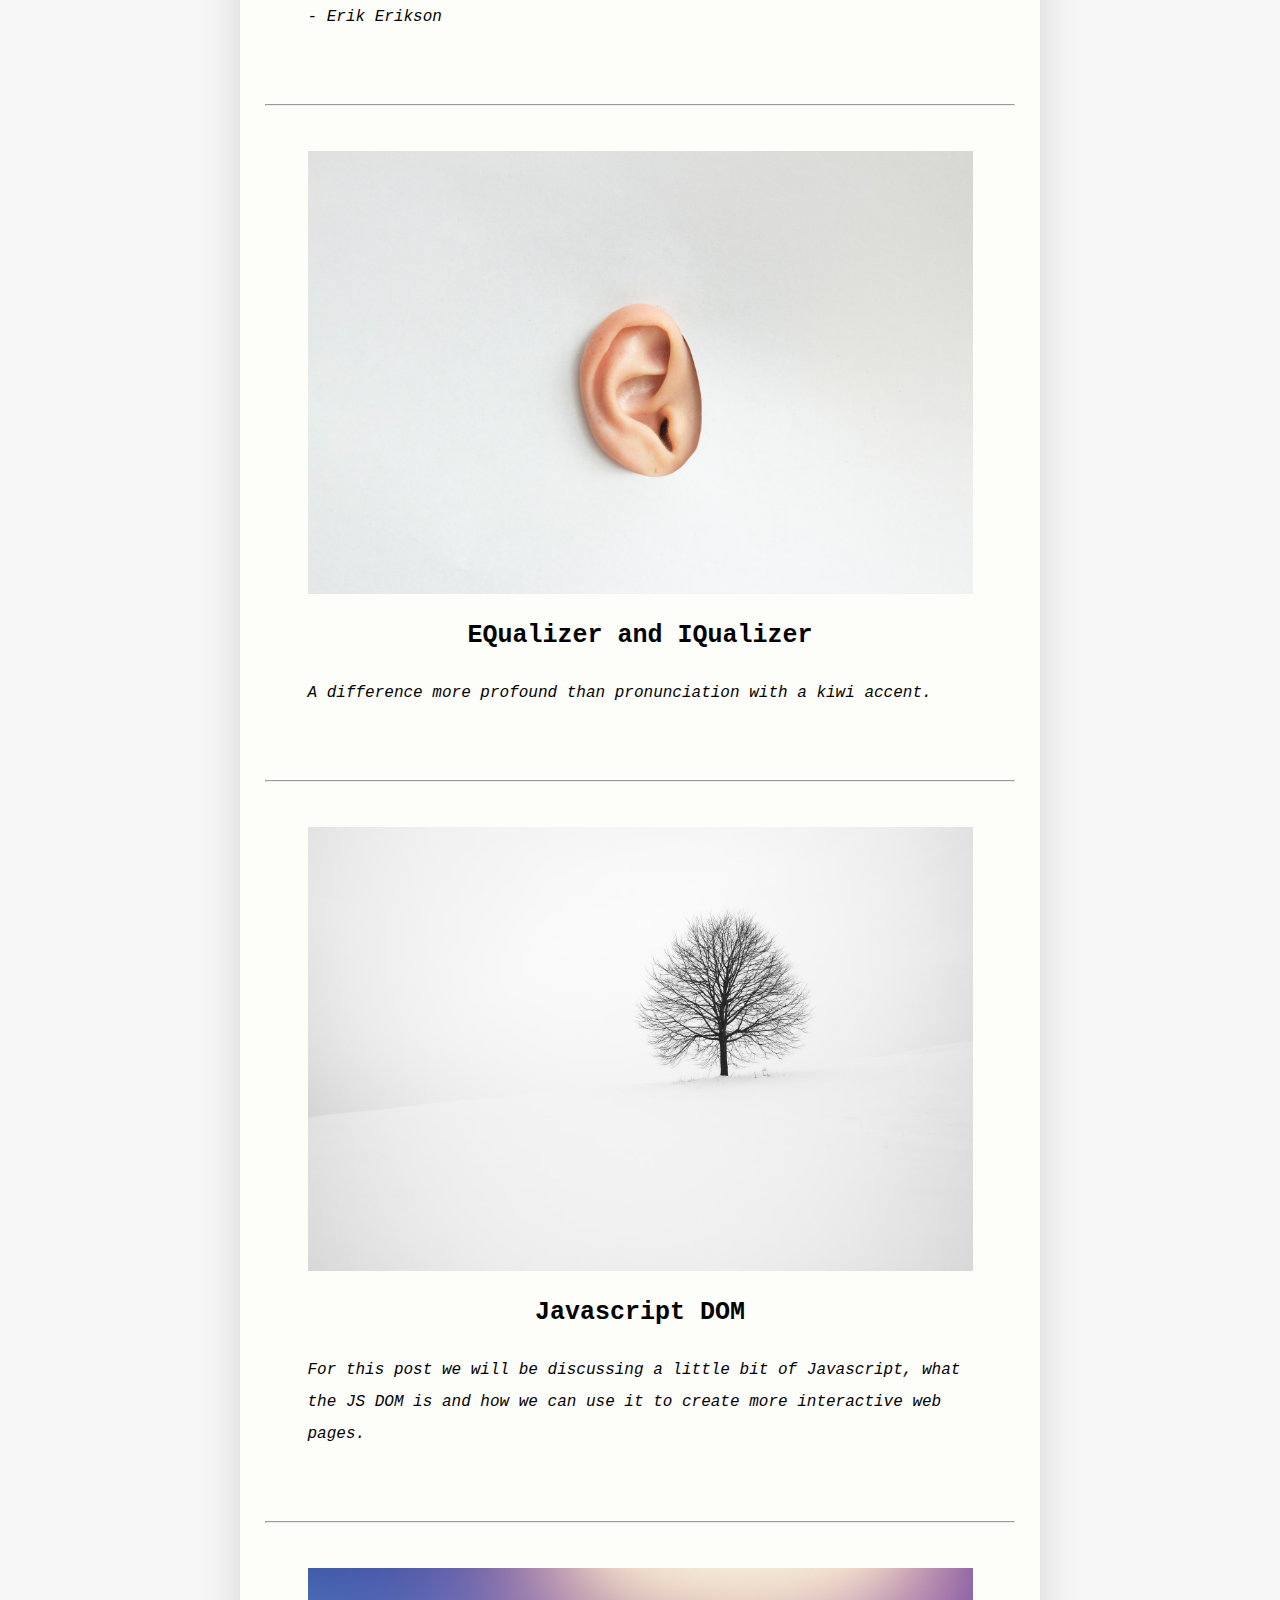
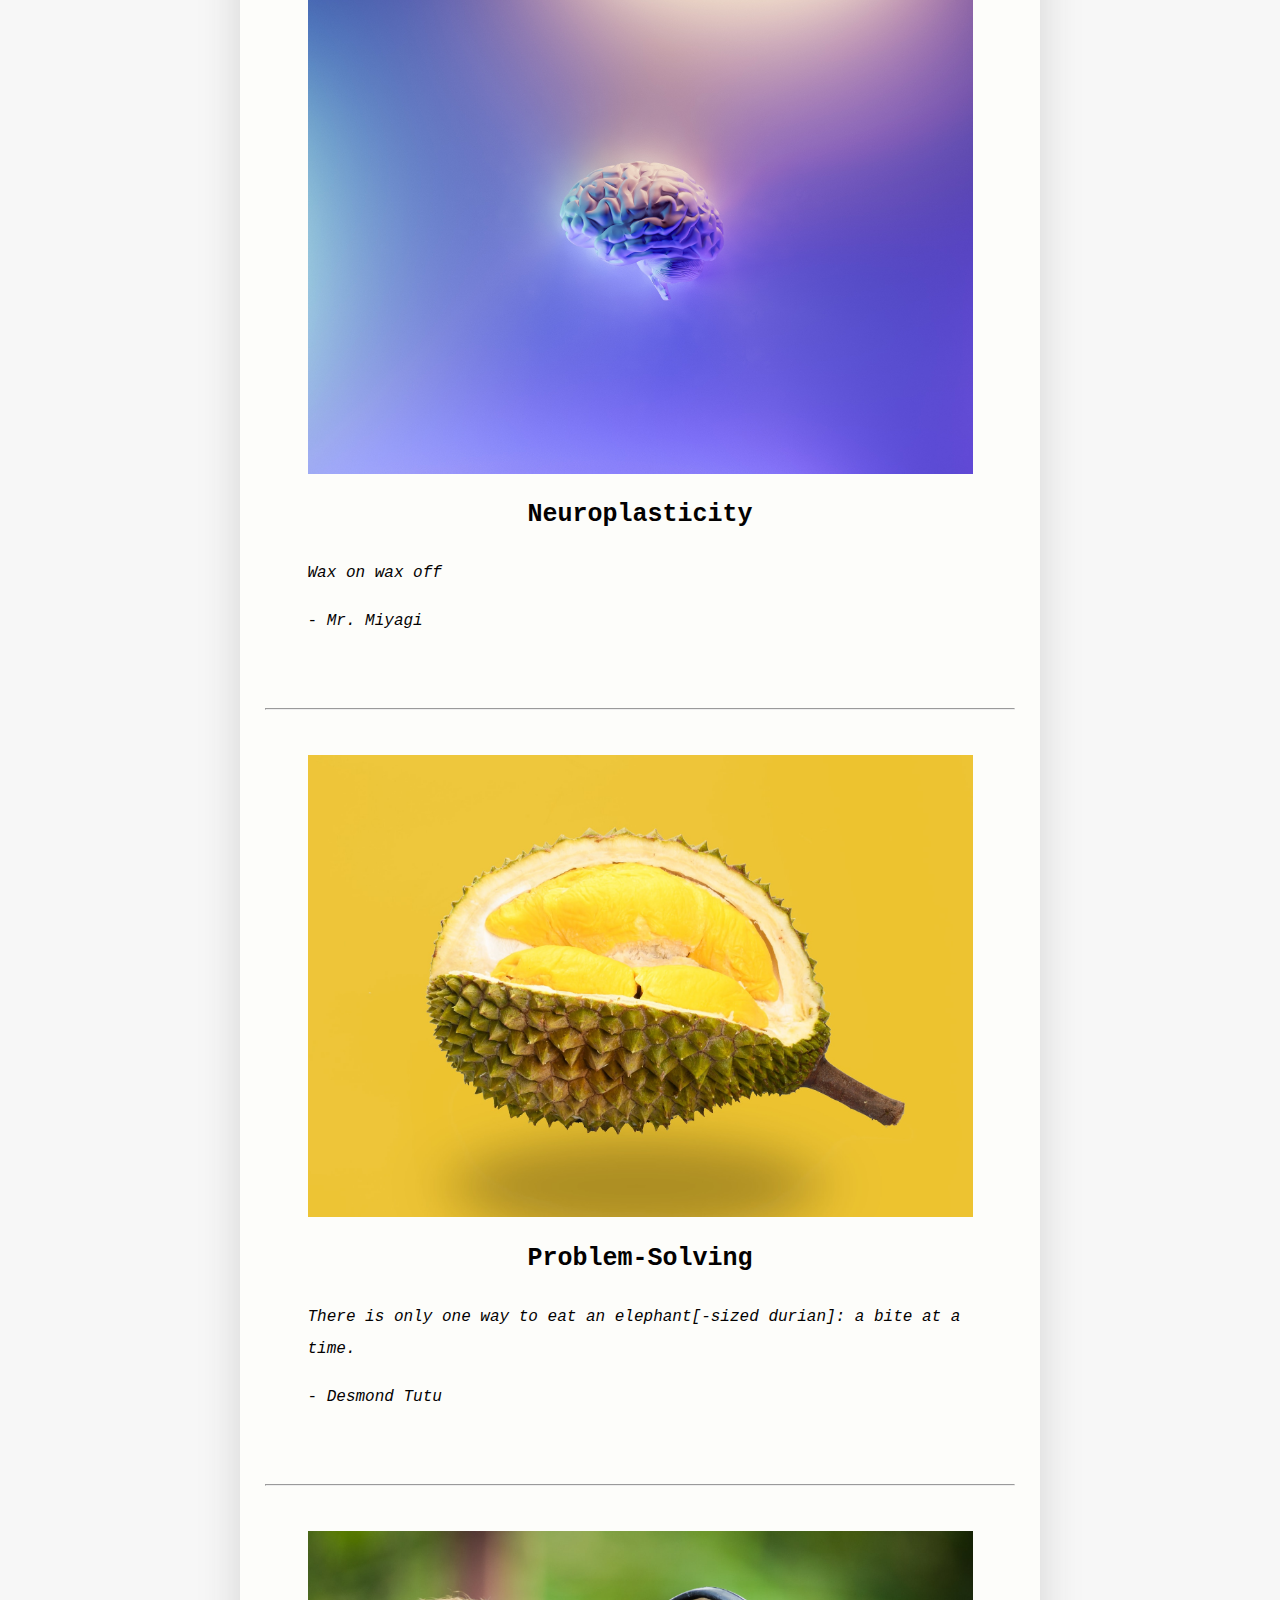
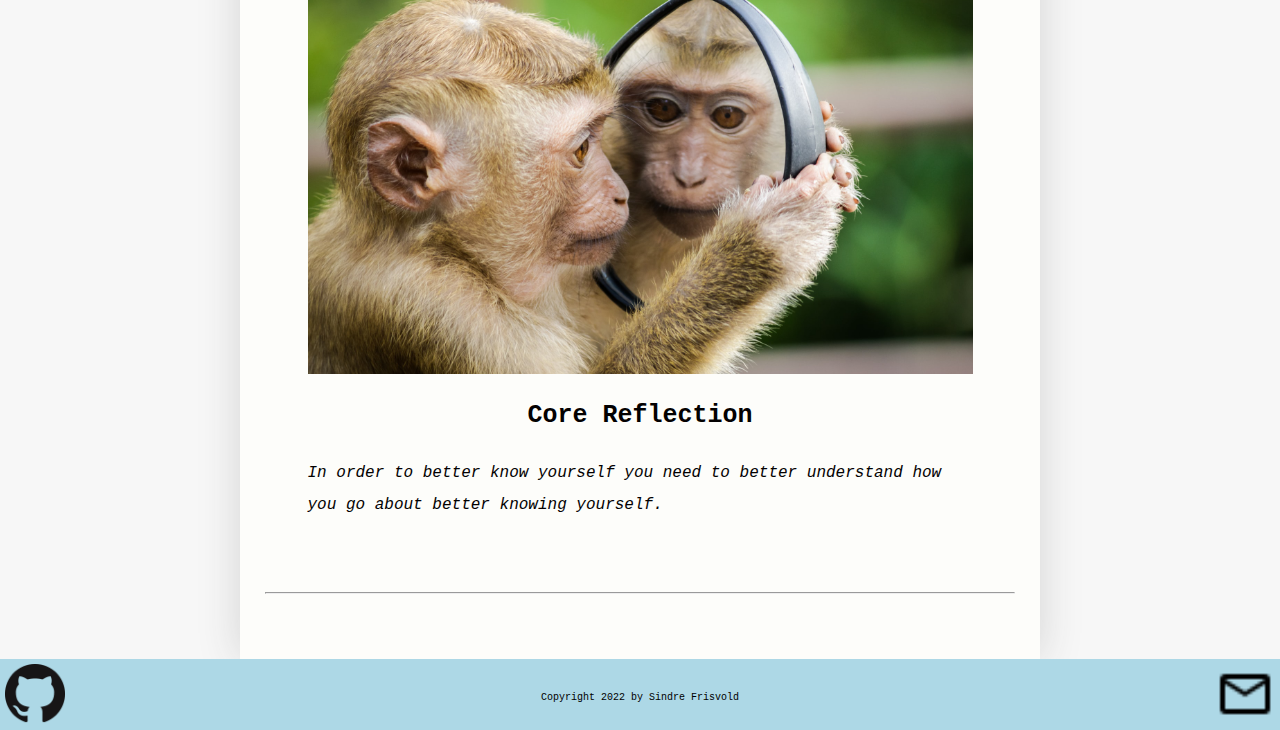
==== commit a6780e23: "added index reference" ====
--- a/index.html
+++ b/index.html
@@ -63,6 +63,34 @@
     <hr>
     <br>
     <article class="article-tile">
+      <a href="/javascript-carnival/whack-a-mole/whack-a-mole.html">
+        <div class="img-container">
+          <img class="article-img" src="./img/whatamole.png" alt="placeholder image for article">
+        </div>
+        <div class="text-container">
+          <h1 class="article-title">Whack a Mole</h1>
+          <p class="caption">Guac attac</p>
+        </div>
+      </a>
+    </article>
+    <br>
+    <hr>
+    <br>
+    <article class="article-tile">
+      <a href="/javascript-carnival/dress-the-clown/dress-the-clown.html">
+        <div class="img-container">
+          <img class="article-img" src="./img/nftcreator.png" alt="placeholder image for article">
+        </div>
+        <div class="text-container">
+          <h1 class="article-title">Create a NFT</h1>
+          <p class="caption">Is it worth?</p>
+        </div>
+      </a>
+    </article>
+    <br>
+    <hr>
+    <br>
+    <article class="article-tile">
       <a href="./positioning.html">
         <div class="img-container">
           <img class="article-img" src="./img/jackson-so-_t-l5FFH8VA-unsplash.jpg" alt="placeholder image for article">
@@ -159,6 +187,23 @@
         </div>
       </a>  
     </article>
+    <br>
+    <hr>
+    <br>
+    <article class="article-tile">
+      <a href=".//core-reflection.html">
+        <div class="img-container">
+          <img class="article-img" src="./img/andre-mouton-GBEHjsPQbEQ-unsplash.jpg" alt="Monkey looking at itself in mirror">
+        </div>
+        <div class="text-container">
+          <h1 class="article-title">Core Reflection</h1>
+          <p class="caption">In order to better know yourself you need to better understand how you go about better knowing yourself.</p>
+        </div>
+      </a>  
+    </article>
+    <br>
+    <hr>
+    <br>
   </section>
   </main>
   <footer>
--- a/styles/main.css
+++ b/styles/main.css
@@ -217,7 +217,7 @@
         font-size: 20px;
     }
     .navigation-bar {
-        transform: translate3d(0,-70vh,0);
+        transform: translate3d(0,-200vh,0);
         width: 20vw;
         height: auto;
         background-color: lightblue;
